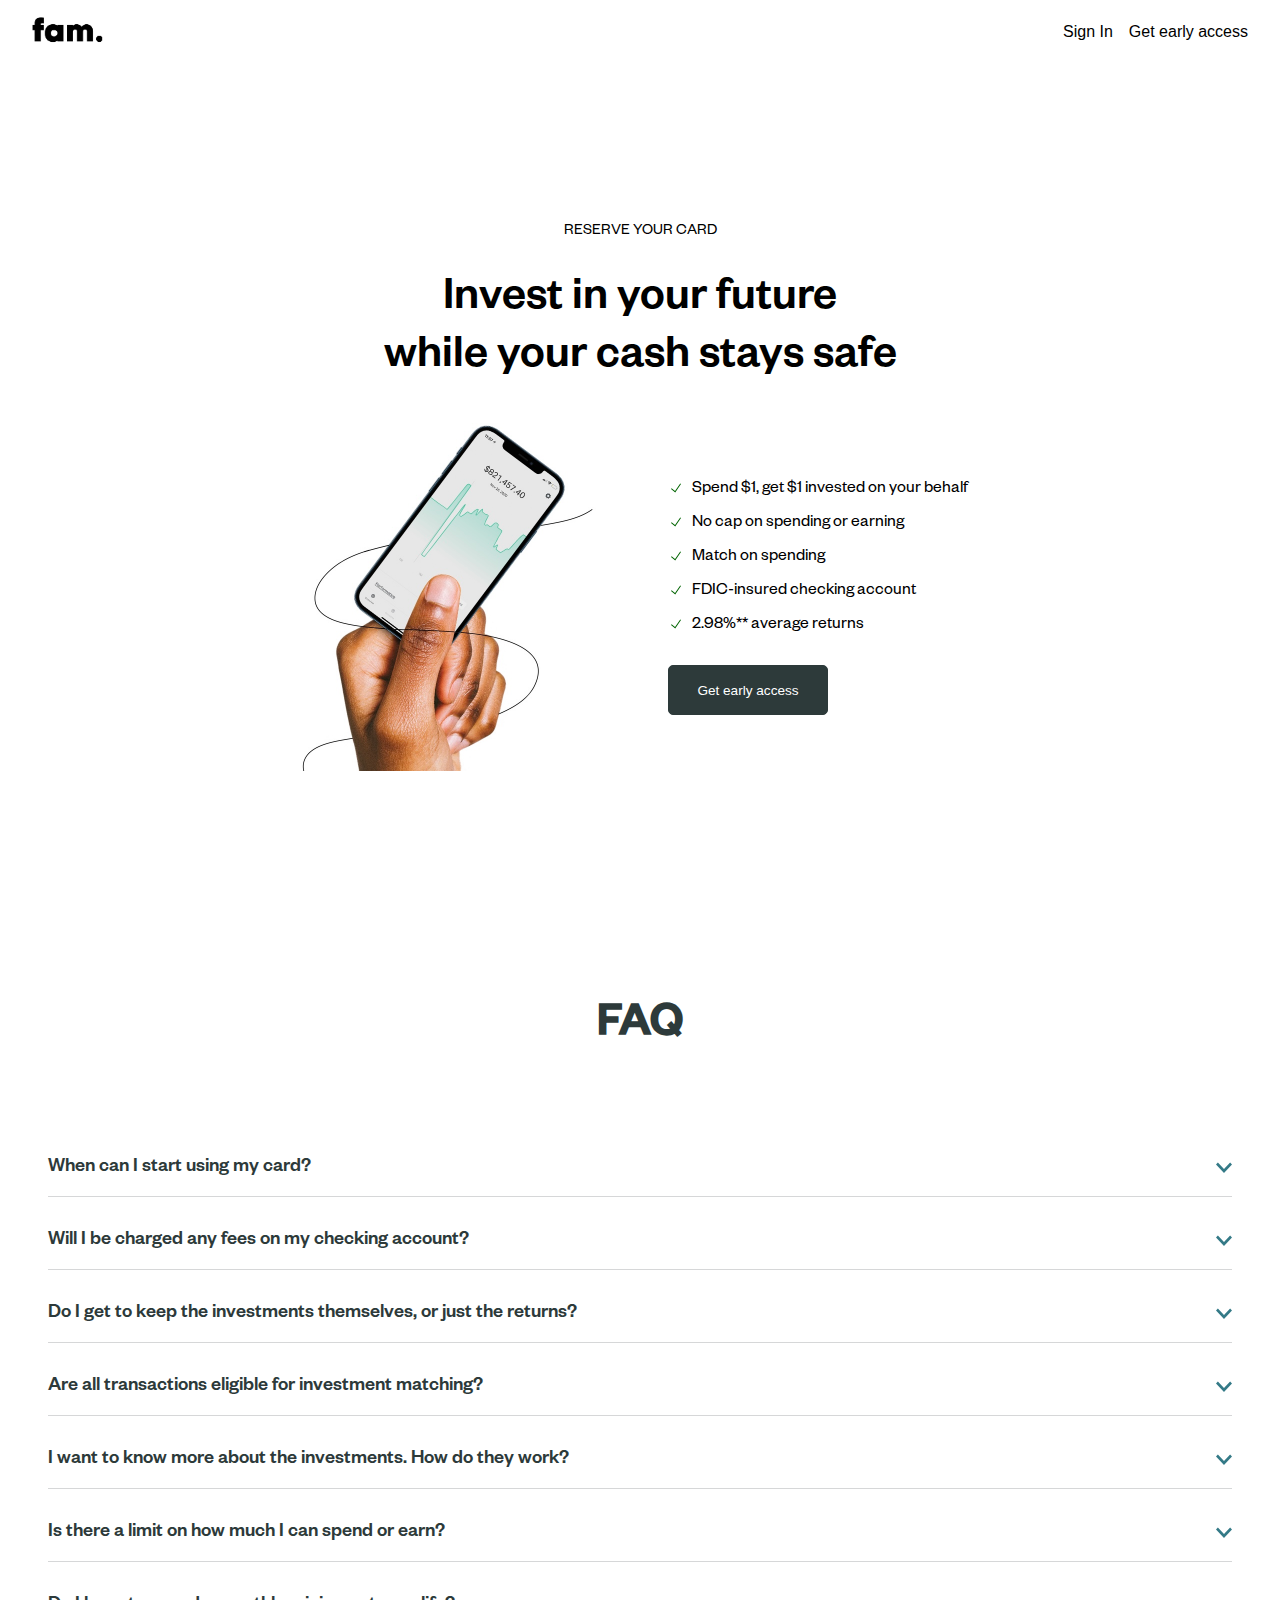
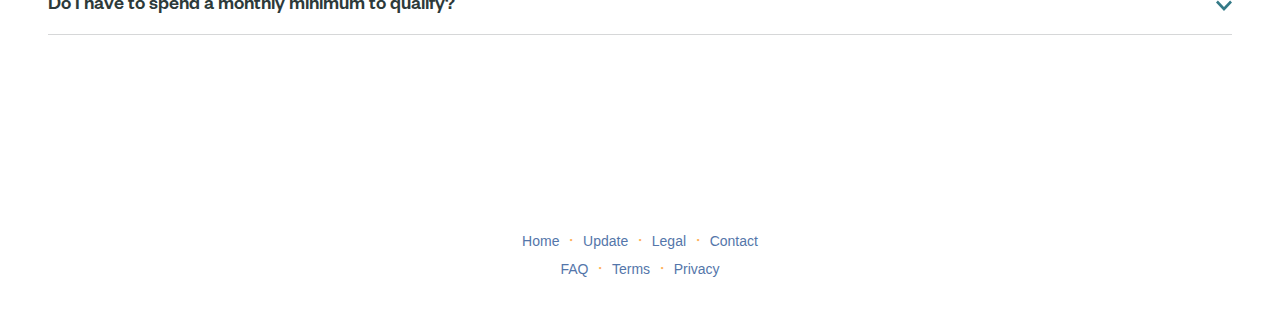
==== AltHome/AltHome.html @ e9c17dba "Updated Changes" ====
<!DOCTYPE html>
<html lang="en">

<head>
    <meta charset="UTF-8">
    <meta http-equiv="X-UA-Compatible" content="IE=edge">
    <meta name="viewport" content="width=device-width, initial-scale=1.0">
    <link rel="stylesheet" href="./AltHome.css" />
    <link rel="preconnect" href="https://fonts.gstatic.com">
    <link
        href="https://fonts.googleapis.com/css2?family=Nunito:ital,wght@0,200;0,300;0,400;0,600;0,700;0,800;0,900;1,200;1,300;1,400;1,600;1,700;1,800;1,900&display=swap"
        rel="stylesheet">
    <title>Clubhouse</title>
</head>

<body>
    <div class="homePage__Wrapper">
        <div class="navbar__Container">
            <div class="logo">
                <div class="imgContainer">
                    <img src="../assets/images/fam.png" alt="brand_logo" />
                </div>
                <!-- <span>Clubhouse</span> -->
            </div>
            <ul class="navItems__Container">
                <li class="navItem">
                    Sign In
                </li>
                <li class="navItem">
                    Get early access
                </li>
                <li id="mobileMenuBtn" class="navItem mobileMenuIcon">
                    <img src="../assets/images/menuIcon.png" alt="menu Icon" />
                </li>
            </ul>
        </div>
        <div class="screenWrapper">

        </div>
        <div class="mobileMenu">
            <ul class="menuItems">
                <li class="mobile_menuItem">
                    <div class="iconContainer">
                        <img src="../assets/images/login.png" alt="loginIcon" />
                    </div>
                    <a href="#">
                        Sign in
                    </a>
                </li>
                <li class="mobile_menuItem">
                    <a href="#">
                        Get early access
                    </a>
                </li>
            </ul>
        </div>
        <div class="heroSection__Wrapper">
            <div class="hero">
                <div class="upper">
                    <p class="secondaryHead">RESERVE YOUR CARD</p>
                    <div class="mainHead">
                        <span>Invest in your future</span>
                        <span>while your cash stays safe</span></div>
                </div>
                <div class="lower">
                    <div class="lower_leftSide">
                        <div class="imgContainer">
                            <img src="../assets/images/heroImg2.jpeg" alt="heroImg" />
                        </div>
                    </div>
                    <div class="lower_rightSide">
                        <li class="heroListItem">
                            <div class="imgContainer">
                                <img src="../assets/images/tick.svg" alt="checked" />
                            </div>
                            <p>Spend $1, get $1 invested on your behalf</p>
                        </li>
                        <li class="heroListItem">
                            <div class="imgContainer">
                                <img src="../assets/images/tick.svg" alt="checked" />
                            </div>
                            <p>No cap on spending or earning</p>
                        </li>
                        <li class="heroListItem">
                            <div class="imgContainer">
                                <img src="../assets/images/tick.svg" alt="checked" />
                            </div>
                            <p>Match on spending</p>
                        </li>
                        <li class="heroListItem">
                            <div class="imgContainer">
                                <img src="../assets/images/tick.svg" alt="checked" />
                            </div>
                            <p>FDIC-insured checking account</p>
                        </li>
                        <li class="heroListItem">
                            <div class="imgContainer">
                                <img src="../assets/images/tick.svg" alt="checked" />
                            </div>
                            <p>2.98%** average returns
                            </p>
                        </li>
                        <button class="hero_CTABtn">
                            Get early access
                        </button>
                    </div>
                </div>
            </div>
        </div>

        <!-- faq starts -->
        <div class="faqContainer">
            <div class="questionContainer">
                <h1>FAQ</h1>
            </div>
            <button class="accordion">
                <p>When can I start using my card?</p>
                <div class="iconContainer">
                    <img class="iconImg" src="../assets/images/arrowDown.svg" alt="arrowDownIcon" />
                </div>
            </button>
            <div class="panel">
                <p>The Debit Invest Card is scheduled to launch in March 2021. Reserve your card today, and we’ll let
                    you know when it’s ready.</p>
            </div>
            <button class="accordion">
                <p>Will I be charged any fees on my checking account?</p>
                <div class="iconContainer">
                    <img class="iconImg" src="../assets/images/arrowDown.svg" alt="arrowDownIcon" />
                </div>
            </button>
            <div class="panel">
                <p>Save charges $5 for a card delivery. Any investments that are made on your behalf will be charged our
                    normal management fee (0.59%) if there are returns. If your returns are less than 0.59%, there’s no
                    fee. You can see more information about our fees by reading our Terms & Conditions.</p>
            </div>
            <button class="accordion">
                <p>Do I get to keep the investments themselves, or just the returns?</p>
                <div class="iconContainer">
                    <img class="iconImg" src="../assets/images/arrowDown.svg" alt="arrowDownIcon" />
                </div>
            </button>
            <div class="panel">
                <p>While Save funds your matching investments, you get to keep all the returns (minus our fee). If there
                    are no returns, we do not take a fee. Simple as that. You can track your investments online or in
                    the Save® mobile app.</p>
            </div>
            <button class="accordion">
                <p>Are all transactions eligible for investment matching?</p>
                <div class="iconContainer">
                    <img class="iconImg" src="../assets/images/arrowDown.svg" alt="arrowDownIcon" />
                </div>
            </button>
            <div class="panel">
                <p>Save® matches your spend on all signature transactions. PIN transactions and money transfers are not
                    eligible for matching.
                </p>
            </div>
            <button class="accordion">
                <p>I want to know more about the investments. How do they work?</p>
                <div class="iconContainer">
                    <img class="iconImg" src="../assets/images/arrowDown.svg" alt="arrowDownIcon" />
                </div>
            </button>
            <div class="panel">
                <p>The investments go into a portfolio managed by our team of industry-leading experts. Learn more about
                    investments.
                </p>
            </div>
            <button class="accordion">
                <p>Is there a limit on how much I can spend or earn?</p>
                <div class="iconContainer">
                    <img class="iconImg" src="../assets/images/arrowDown.svg" alt="arrowDownIcon" />
                </div>
            </button>
            <div class="panel">
                <p>Nope! No spending nor earnings caps exist. Every qualified dollar you spend will be matched with a
                    dollar equivalent investment. All the returns are yours to keep (minus our fee) — no matter how big
                    they are.
                </p>
            </div>
            <button class="accordion">
                <p>Do I have to spend a monthly minimum to qualify?</p>
                <div class="iconContainer">
                    <img class="iconImg" src="../assets/images/arrowDown.svg" alt="arrowDownIcon" />
                </div>
            </button>
            <div class="panel">
                <p>To qualify for investment matching, the minimum monthly spend is $250. And don’t worry, you’ll only
                    miss out on investment matching for months where you don’t meet the minimum.
                </p>
            </div>
        </div>
        <!-- faq ends -->
        <div class="footer">
            <div class="footerContent__Container">
                <div class="upper">
                    <a href="./index.html">Home</a><span class="bullet">・</span>
                    <a href="./Blog/blog.html">Update</a><span class="bullet">・</span>
                    <a href="./Legal/Legal.html">Legal</a><span class="bullet">・</span>
                    <a href="./Contact/Contact.html">Contact</a>
                </div>
                <div class="lower">
                    <a href="#">FAQ</a><span class="bullet">・</span>
                    <a href="./Terms/Terms.html">Terms</a><span class="bullet">・</span>
                    <a href="./PrivacyPolicy/PrivacyPolicy.html">Privacy</a>
                </div>
            </div>
        </div>
    </div>
    </div>

    <script>
        document.getElementById("mobileMenuBtn").addEventListener("click", function () {
            document.querySelector(".mobileMenu").style.bottom = "0%";
            document.querySelector(".screenWrapper").style.display = "block";
            window.setTimeout(function () {
                document.querySelector(".screenWrapper").style.opacity = "0.6";
                document.body.style.overflow = "hidden";
            }, 100)
            document.querySelector(".screenWrapper").addEventListener("click", function () {
                document.querySelector(".mobileMenu").style.transition = "all 0.3s ease";
                document.querySelector(".screenWrapper").style.transition = "all 0.3s ease";
                document.querySelector(".mobileMenu").style.bottom = "-100px";
                document.querySelector(".screenWrapper").style.opacity = "0";
                window.setTimeout(function () {
                    document.querySelector(".screenWrapper").style.display = "none";
                    document.body.style.overflow = "auto";
                }, 100)
            });
        })
        var acc = document.getElementsByClassName("accordion");
        var i;

        for (i = 0; i < acc.length; i++) {
            acc[i].addEventListener("click", function (e) {
                this.classList.toggle("active");
                var panel = this.nextElementSibling;
                if (panel.style.maxHeight) {
                    panel.style.maxHeight = null;
                    e.currentTarget.querySelector(".iconContainer").querySelector(".iconImg").style.transform =
                        "rotate(0deg)";
                    console.log(panel)
                } else {
                    panel.style.maxHeight = panel.scrollHeight + "px";
                    e.currentTarget.querySelector(".iconContainer").querySelector(".iconImg").style.transform =
                        "rotate(180deg)";
                }
            });
        }
    </script>

</body>

</html>
---- AltHome/AltHome.css ----
* {
  margin: 0;
  padding: 0;
  outline: none;
  box-sizing: border-box;
}
@font-face {
  font-family: FoundersGroteskReguler;
  src: url("../assets/FoundersGrotesk/FoundersGroteskRegular.otf");
}
@font-face {
  font-family: FoundersGroteskBold;
  src: url("../assets/FoundersGrotesk/FoundersGroteskBold.otf");
}
@font-face {
  font-family: FoundersGroteskSemiBold;
  src: url("../assets/FoundersGrotesk/FoundersGroteskSemibold.otf");
}
@font-face {
  font-family: FoundersGroteskMedium;
  src: url("../assets/FoundersGrotesk/FoundersGroteskMedium.otf");
}
body {
  width: 100%;
  height: 100%;
  font-family: -apple-system, "Segoe UI", Helvetica, "Apple Color Emoji", Arial,
    sans-serif, "Segoe UI Emoji", "Segoe UI Symbol";
}
li {
  list-style-type: none;
}
.homePage__Wrapper {
  width: 100%;
  height: 100vh;
  background-color: #ffffff;
}
.navbar__Container {
  width: 100%;
  height: 4rem;
  display: flex;
  justify-content: space-between;
  align-items: center;
  padding-left: 2rem;
  padding-right: 2rem;
}
.navbar__Container .logo {
  width: 50%;
  height: 4rem;
  display: flex;
  align-items: center;
}
.navbar__Container .logo .imgContainer {
  width: 12rem;
  height: 6rem;
  margin-left: -4rem;
}
.navbar__Container .logo .imgContainer img {
  width: 100%;
  height: 100%;
  object-fit: contain;
}
.navbar__Container .logo span {
  color: red;
  font-size: 1.25rem;
  font-size: 20px;
  font-weight: 600;
  color: black;
}
.homePage__Wrapper .navbar__Container .navItems__Container {
  width: 50%;
  margin-left: auto;
  display: flex;
  justify-content: flex-end;
}
.navbar__Container li {
  font-size: 16px;
  font-weight: 400;
}
.navbar__Container li:nth-child(2) {
  margin-left: 1rem;
}
.heroSection__Wrapper {
  width: 100%;
  height: calc(100% - 10rem);
  display: flex;
  justify-content: center;
  align-items: center;
}
.heroSection__Wrapper .hero {
  width: 50rem;
  height: auto;
  display: flex;
  flex-direction: column;
  align-items: center;
  justify-content: space-between;
  text-align: center;
  margin-top: 8rem;
}
.heroSection__Wrapper .hero .upper {
  display: flex;
  flex-direction: column;
  align-items: center;
}
.secondaryHead {
  font-weight: 500;
  font-family: FoundersGroteskReguler;
}
.heroSection__Wrapper .hero .lower {
  display: flex;
}
.heroSection__Wrapper .hero .lower .lower_leftSide,
.heroSection__Wrapper .hero .lower .lower_rightSide {
  width: 50%;
  display: flex;
  flex-direction: column;
  justify-content: center;
}
.heroSection__Wrapper .hero .lower .lower_leftSide {
  justify-content: center;
  align-items: center;
}
.lower_leftSide .imgContainer {
  width: 100%;
  height: 100%;
}
.heroSection__Wrapper .hero .lower .lower_leftSide .imgContainer img {
  width: 100%;
  height: 100%;
  object-fit: contain;
}
.heroSection__Wrapper .hero .lower .lower_rightSide .heroListItem {
  width: 20.5rem;
  display: flex;
  margin-left: 1.75rem;
}
.heroSection__Wrapper
  .hero
  .lower
  .lower_rightSide
  .heroListItem
  .imgContainer {
  width: 1rem;
  height: 0.65rem;
  margin-right: 0.5rem;
  margin-top: 0.25rem;
  display: flex;
  justify-content: center;
  align-items: center;
}
.heroSection__Wrapper .hero .upper .mainHead {
  width: auto;
  margin-top: 2rem;
  margin-bottom: 2rem;
  display: flex;
  flex-direction: column;
}
.heroSection__Wrapper .hero .upper .mainHead span {
  font-size: 3rem;
  text-align: center;
  font-family: FoundersGroteskMedium;
  line-height: 1.2;
  width: 100%;
}
.heroSection__Wrapper
  .hero
  .lower
  .lower_rightSide
  .heroListItem
  .imgContainer
  img {
  width: 100%;
  height: 100%;
  object-fit: contain;
}
.heroSection__Wrapper .hero .lower .lower_rightSide .heroListItem p {
  text-align: left;
  /* font-weight: 600; */
  margin-bottom: 0.75rem;
  font-family: FoundersGroteskReguler;
  font-size: 1.1rem;
}
.hero_CTABtn {
  min-width: 6.25rem;
  width: 10rem;
  height: 3.125rem;
  align-self: flex-start;
  margin-left: 1.75rem;
  font-size: 0.85rem;
  margin-top: 1rem;
  background-color: #2d3a3a;
  border-radius: 5px;
  color: white;
  cursor: pointer;
  transition: all 0.3s ease;
  font-weight: 500;
  border: 1px solid #2d3a3a;
}
.hero_CTABtn:hover {
  background-color: transparent;
  border: 1px solid #2d3a3a;
  color: #2d3a3a;
}

.faqContainer {
  width: 100%;
  padding-left: 3rem;
  padding-right: 3rem;
  padding-bottom: 4rem;
  background-color: #ffffff;
  margin-top: 8rem;
}

.questionContainer {
  display: flex;
  align-items: center;
  justify-content: center;
  width: 100%;
  height: 12rem;
  text-align: center;
  font-family: FoundersGroteskMedium;
}
.questionContainer h1 {
  font-size: 3rem;
  font-family: FoundersGroteskMedium;
  color: #2d3a3a;
}

.accordion {
  color: #2d3a3a;
  cursor: pointer;
  width: 100%;
  text-align: left;
  border: none;
  outline: none;
  transition: 0.4s;
  display: flex;
  justify-content: space-between;
  background-color: white;
  padding-top: 2rem;
  padding-bottom: 1rem;
}
.accordion p {
  font-size: 20px;
  font-family: FoundersGroteskMedium;
  color: #2d3a3a;
}
.accordion .iconContainer {
  width: 1rem;
  height: 1rem;
  margin-left: 1rem;
  display: flex;
  justify-content: center;
  align-items: center;
}
.accordion .iconContainer img,
.accordion .iconContainer svg {
  width: 100%;
  height: 100%;
  object-fit: contain;
  transition: all 0.2s ease;
  transform-origin: center center !important;
  margin-bottom: -0.5rem;
}
.panel {
  max-height: 0;
  overflow: hidden;
  transition: max-height 0.2s ease-in-out;
  font-family: FoundersGroteskReguler;
  font-size: 18px;
  border-bottom: 1px solid rgb(163, 166, 168, 0.45);
  color: #2d3a3a;
}
.panel p {
  color: #2d3a3a;
  padding-left: 0.75rem;
  color: #697371;
  line-height: 1.5;
}
.footer {
  width: 100%;
  height: 6rem;
  display: flex;
  justify-content: center;
  margin-top: 8rem;
}
.footer .footerContent__Container {
  width: 22rem;
  height: 100%;
  display: flex;
  flex-direction: column;
}
.footer .footerContent__Container .upper,
.footer .footerContent__Container .lower {
  display: flex;
  justify-content: center;
  align-items: center;
}
.footer .footerContent__Container .upper a,
.footer .footerContent__Container .lower a {
  text-decoration: none;
  color: #5476aa;
  font-size: 14px;
  line-height: 28px;
  padding-left: 0.3rem;
  padding-right: 0.3rem;
}
.footer .footerContent__Container .upper .bullet,
.footer .footerContent__Container .lower .bullet {
  color: #ffaf52;
  text-align: center;
  font-size: 14px;
}
.mobileMenuIcon {
  display: none;
}
.mobileMenu {
  display: none;
}
.screenWrapper {
  width: 100%;
  height: 100%;
  display: none;
}

@media only screen and (max-width: 600px) {
  .heroSection__Wrapper {
    width: 100%;
    height: auto;
  }
  .heroSection__Wrapper .hero {
    width: 100%;
    margin-top: 3rem;
  }
  .navbar__Container {
    padding-left: 0.5rem;
    padding-right: 0.5rem;
  }
  .heroSection__Wrapper .hero .upper,
  .heroSection__Wrapper .hero .lower {
    width: 100%;
    flex-direction: column;
    align-items: center;
  }
  .heroSection__Wrapper .hero .lower {
    flex-direction: column-reverse;
  }
  .heroSection__Wrapper .hero .lower .lower_leftSide {
    align-items: center !important;
    justify-content: center !important;
    width: 80%;
    padding-top: 3rem;
  }
  .heroSection__Wrapper .hero .lower .lower_rightSide {
    width: 100%;
  }
  .heroSection__Wrapper .hero .lower .lower_rightSide .hero_CTABtn {
    align-self: center;
    margin-top: 1.5rem;
  }
  .heroSection__Wrapper .hero .upper .mainHead {
    width: 100%;
    padding: 0px 1rem;
  }
  .heroSection__Wrapper .hero .upper .mainHead span {
    width: 100%;
    font-size: 1.75rem;
  }
  .heroSection__Wrapper .hero .lower .lower_rightSide .heroListItem {
    margin-left: 0.5rem;
  }
  .heroSection__Wrapper .hero .lower .lower_rightSide .hero_CTABtn {
    margin-top: 1.5rem;
    margin-left: 0;
  }
  .faqContainer {
    margin-top: 0rem;
    padding-left: 1rem;
    padding-right: 1rem;
  }
  .faqContainer .questionContainer h1 {
    font-size: 1.75rem;
    margin-bottom: -3rem;
  }
  .faqContainer .accordion {
    padding-bottom: 0.75rem;
    padding-top: 0.75rem;
  }
  .faqContainer .accordion p {
    font-size: 1rem;
    width: 85%;
  }
  .faqContainer .panel p {
    font-size: 0.9rem;
    padding-bottom: 0.25rem;
  }
  .footer {
    margin-top: 2rem;
  }
}

@media only screen and (max-device-width: 480px) {
  .navItem {
    display: none;
  }

  .mobileMenuIcon {
    width: 3rem;
    height: 1.5rem;
    display: block;
  }
  .mobileMenuIcon img {
    width: 100%;
    height: 100%;
    object-fit: contain;
  }
  .mobileMenu {
    display: block;
    width: 100%;
    height: auto;
    background-color: white;
    position: fixed;
    bottom: -100px;
    left: 0;
    transition: all 0.3s ease;
  }
  .mobileMenu .menuItems {
    height: 100%;
    width: 100%;
  }
  .mobileMenu .menuItems .mobile_menuItem {
    height: 2.75rem;
    border-bottom: 1px solid #e4e3e2;
    display: flex;
    align-items: center;
    padding-left: 0.75rem;
  }
  .mobileMenu .menuItems .mobile_menuItem .iconContainer {
    width: 1.5rem;
    height: 1.5rem;
  }
  .mobileMenu .menuItems .mobile_menuItem .iconContainer img {
    width: 100%;
    height: 100%;
    object-fit: contain;
  }
  .mobileMenu .menuItems .mobile_menuItem a {
    text-decoration: none;
    color: #37352f;
    padding-left: 0.25rem;
  }
  .screenWrapper {
    display: none;
    background-color: black;
    position: fixed;
    opacity: 0.6;
    top: 0;
    left: 0;
    transition: all 0.3s ease;
  }
}
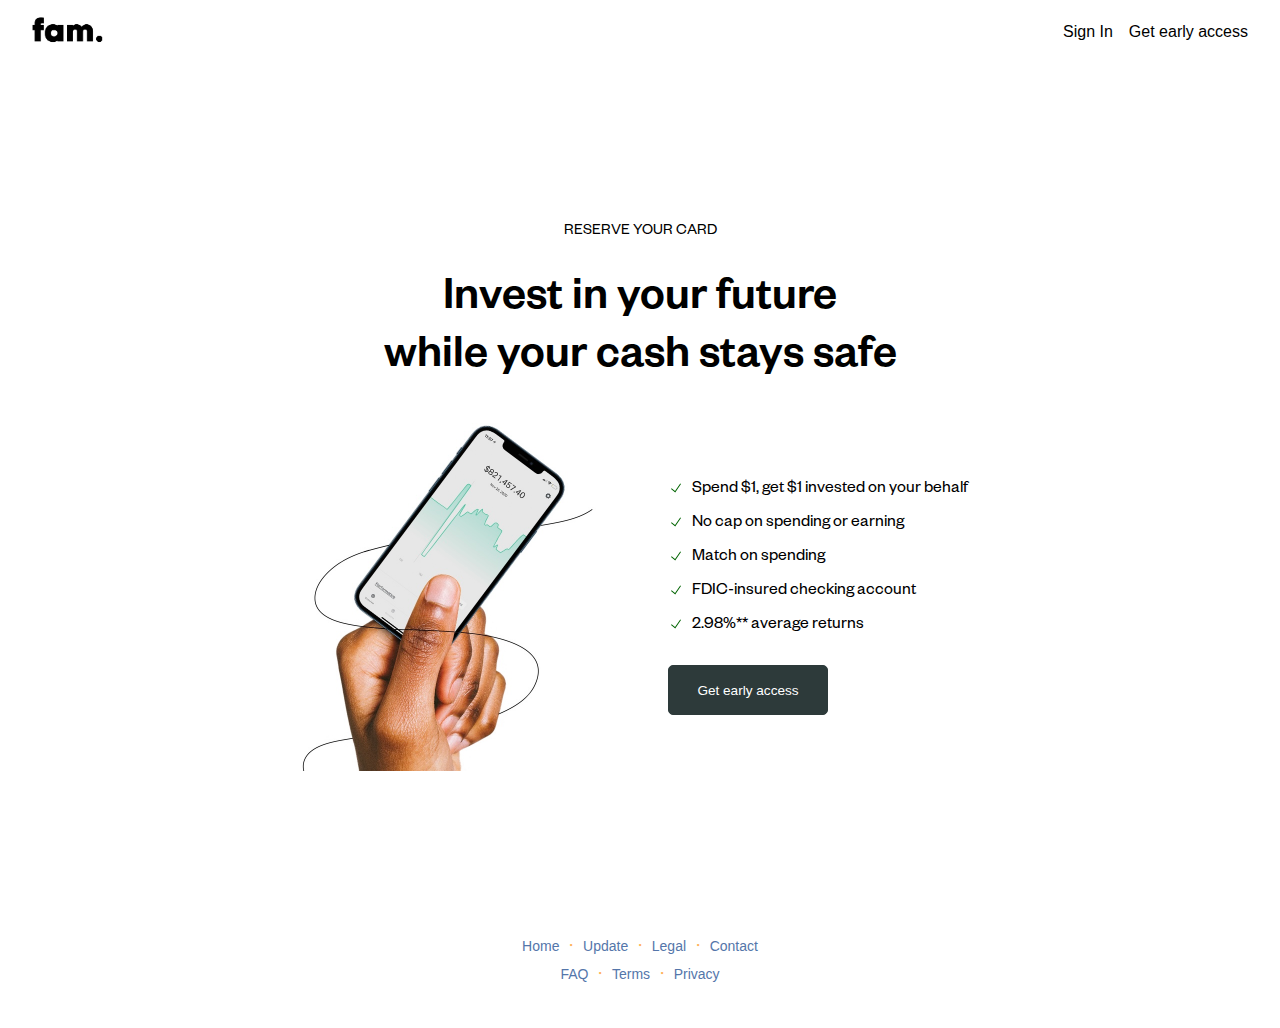
==== commit 6edaf4f8: "Removed Accordian" ====
--- a/AltHome/AltHome.html
+++ b/AltHome/AltHome.html
@@ -108,90 +108,7 @@
             </div>
         </div>
 
-        <!-- faq starts -->
-        <div class="faqContainer">
-            <div class="questionContainer">
-                <h1>FAQ</h1>
-            </div>
-            <button class="accordion">
-                <p>When can I start using my card?</p>
-                <div class="iconContainer">
-                    <img class="iconImg" src="../assets/images/arrowDown.svg" alt="arrowDownIcon" />
-                </div>
-            </button>
-            <div class="panel">
-                <p>The Debit Invest Card is scheduled to launch in March 2021. Reserve your card today, and we’ll let
-                    you know when it’s ready.</p>
-            </div>
-            <button class="accordion">
-                <p>Will I be charged any fees on my checking account?</p>
-                <div class="iconContainer">
-                    <img class="iconImg" src="../assets/images/arrowDown.svg" alt="arrowDownIcon" />
-                </div>
-            </button>
-            <div class="panel">
-                <p>Save charges $5 for a card delivery. Any investments that are made on your behalf will be charged our
-                    normal management fee (0.59%) if there are returns. If your returns are less than 0.59%, there’s no
-                    fee. You can see more information about our fees by reading our Terms & Conditions.</p>
-            </div>
-            <button class="accordion">
-                <p>Do I get to keep the investments themselves, or just the returns?</p>
-                <div class="iconContainer">
-                    <img class="iconImg" src="../assets/images/arrowDown.svg" alt="arrowDownIcon" />
-                </div>
-            </button>
-            <div class="panel">
-                <p>While Save funds your matching investments, you get to keep all the returns (minus our fee). If there
-                    are no returns, we do not take a fee. Simple as that. You can track your investments online or in
-                    the Save® mobile app.</p>
-            </div>
-            <button class="accordion">
-                <p>Are all transactions eligible for investment matching?</p>
-                <div class="iconContainer">
-                    <img class="iconImg" src="../assets/images/arrowDown.svg" alt="arrowDownIcon" />
-                </div>
-            </button>
-            <div class="panel">
-                <p>Save® matches your spend on all signature transactions. PIN transactions and money transfers are not
-                    eligible for matching.
-                </p>
-            </div>
-            <button class="accordion">
-                <p>I want to know more about the investments. How do they work?</p>
-                <div class="iconContainer">
-                    <img class="iconImg" src="../assets/images/arrowDown.svg" alt="arrowDownIcon" />
-                </div>
-            </button>
-            <div class="panel">
-                <p>The investments go into a portfolio managed by our team of industry-leading experts. Learn more about
-                    investments.
-                </p>
-            </div>
-            <button class="accordion">
-                <p>Is there a limit on how much I can spend or earn?</p>
-                <div class="iconContainer">
-                    <img class="iconImg" src="../assets/images/arrowDown.svg" alt="arrowDownIcon" />
-                </div>
-            </button>
-            <div class="panel">
-                <p>Nope! No spending nor earnings caps exist. Every qualified dollar you spend will be matched with a
-                    dollar equivalent investment. All the returns are yours to keep (minus our fee) — no matter how big
-                    they are.
-                </p>
-            </div>
-            <button class="accordion">
-                <p>Do I have to spend a monthly minimum to qualify?</p>
-                <div class="iconContainer">
-                    <img class="iconImg" src="../assets/images/arrowDown.svg" alt="arrowDownIcon" />
-                </div>
-            </button>
-            <div class="panel">
-                <p>To qualify for investment matching, the minimum monthly spend is $250. And don’t worry, you’ll only
-                    miss out on investment matching for months where you don’t meet the minimum.
-                </p>
-            </div>
-        </div>
-        <!-- faq ends -->
+        
         <div class="footer">
             <div class="footerContent__Container">
                 <div class="upper">
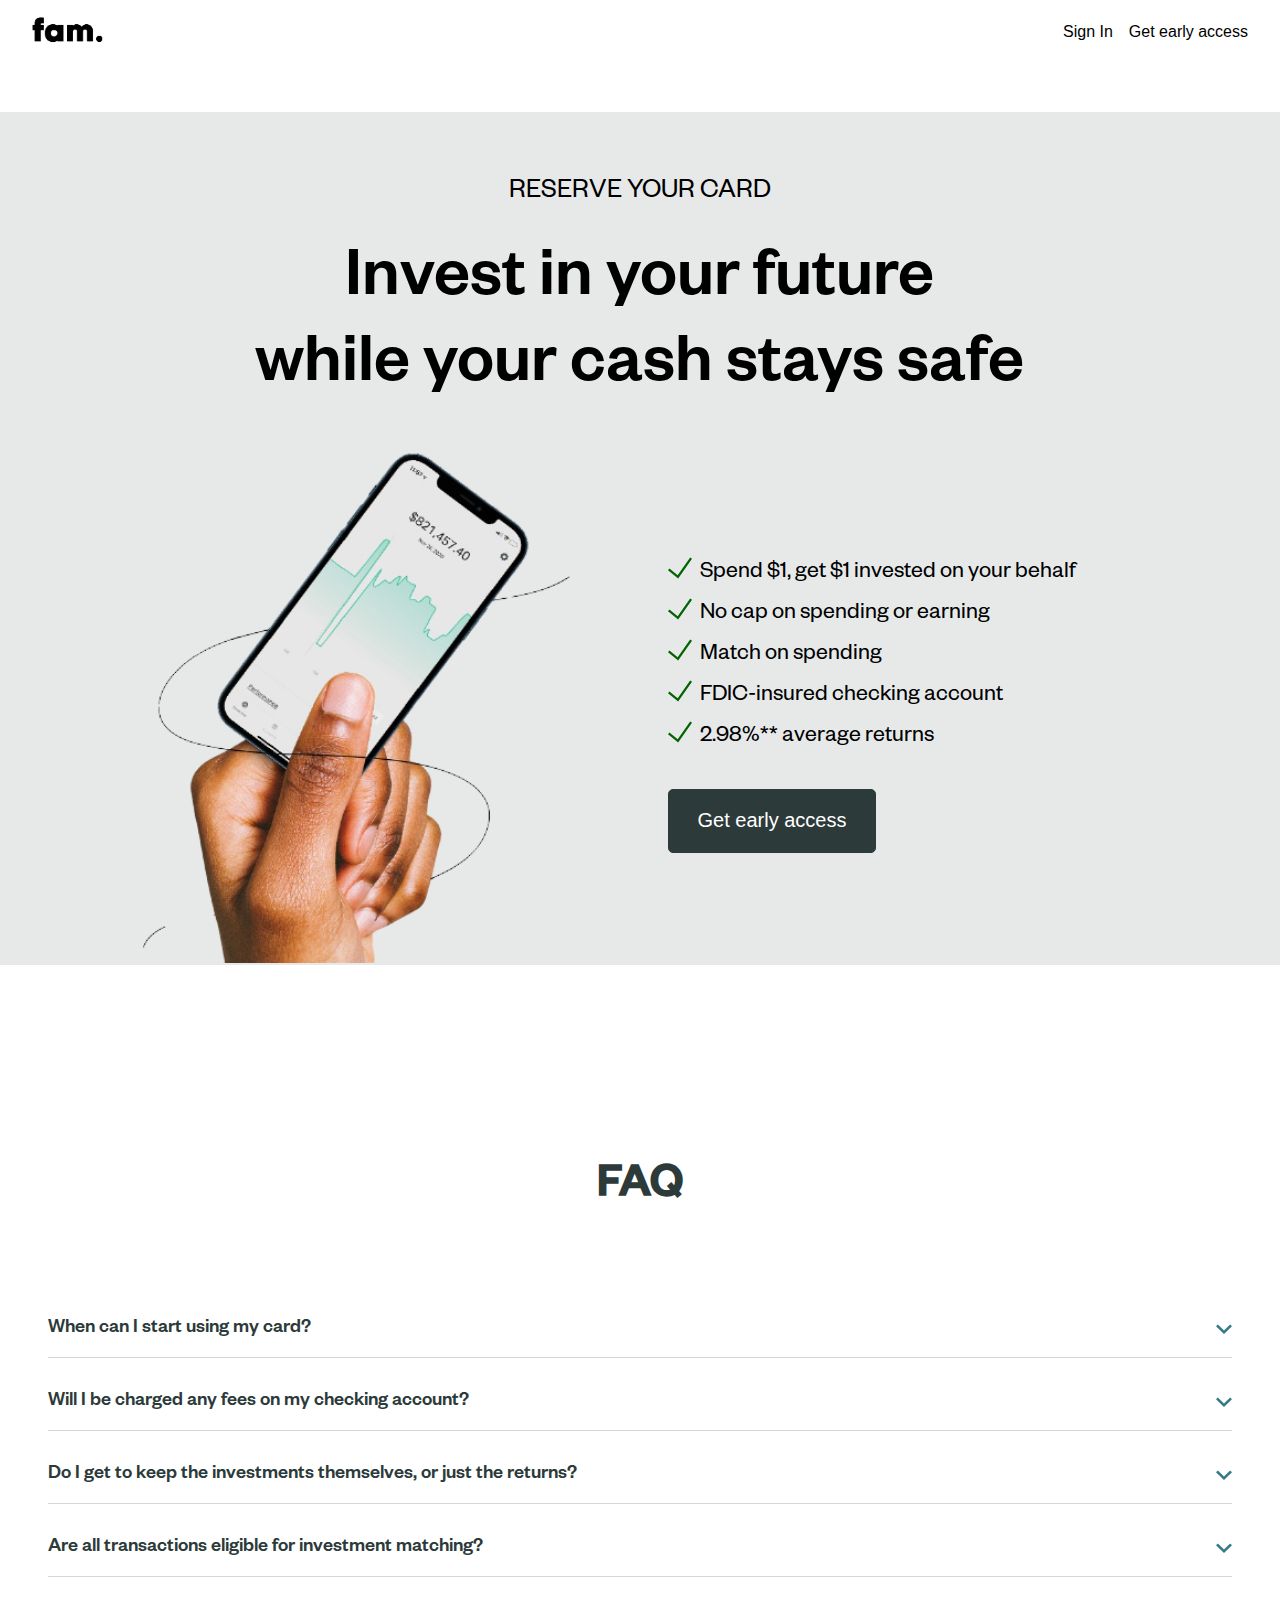
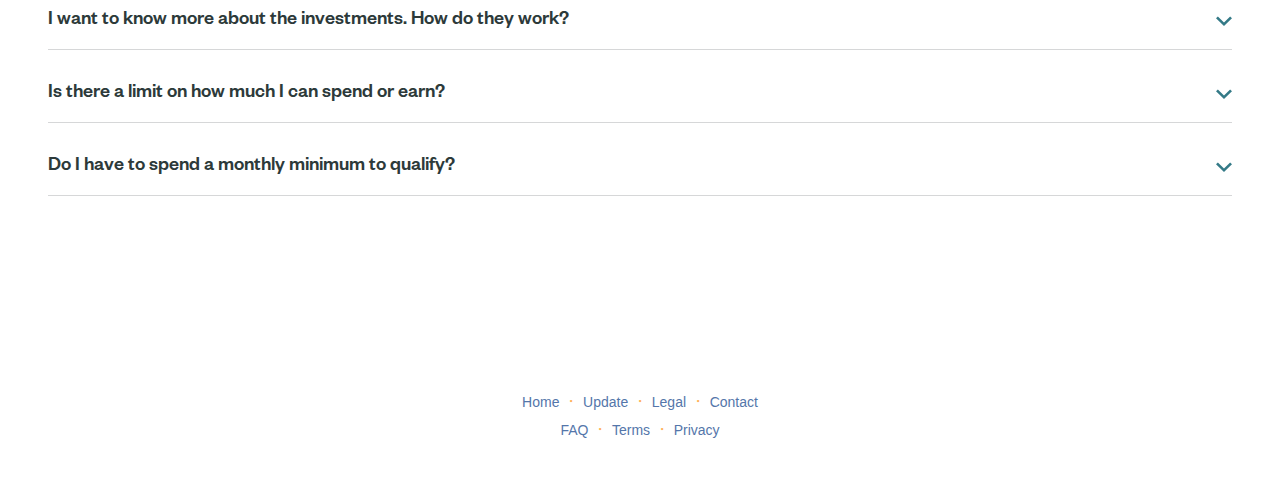
==== commit dfc508cd: "Update Changes for Deployment" ====
--- a/AltHome/AltHome.html
+++ b/AltHome/AltHome.html
@@ -65,7 +65,7 @@
                 <div class="lower">
                     <div class="lower_leftSide">
                         <div class="imgContainer">
-                            <img src="../assets/images/heroImg2.jpeg" alt="heroImg" />
+                            <img src="../assets/images/heroImg2BgRemoved.png" alt="heroImg" />
                         </div>
                     </div>
                     <div class="lower_rightSide">
@@ -108,7 +108,90 @@
             </div>
         </div>
 
-        
+        <!-- faq starts -->
+        <div class="faqContainer">
+            <div class="questionContainer">
+                <h1>FAQ</h1>
+            </div>
+            <button class="accordion">
+                <p>When can I start using my card?</p>
+                <div class="iconContainer">
+                    <img class="iconImg" src="../assets/images/arrowDown.svg" alt="arrowDownIcon" />
+                </div>
+            </button>
+            <div class="panel">
+                <p>The Debit Invest Card is scheduled to launch in March 2021. Reserve your card today, and we’ll let
+                    you know when it’s ready.</p>
+            </div>
+            <button class="accordion">
+                <p>Will I be charged any fees on my checking account?</p>
+                <div class="iconContainer">
+                    <img class="iconImg" src="../assets/images/arrowDown.svg" alt="arrowDownIcon" />
+                </div>
+            </button>
+            <div class="panel">
+                <p>Save charges $5 for a card delivery. Any investments that are made on your behalf will be charged our
+                    normal management fee (0.59%) if there are returns. If your returns are less than 0.59%, there’s no
+                    fee. You can see more information about our fees by reading our Terms & Conditions.</p>
+            </div>
+            <button class="accordion">
+                <p>Do I get to keep the investments themselves, or just the returns?</p>
+                <div class="iconContainer">
+                    <img class="iconImg" src="../assets/images/arrowDown.svg" alt="arrowDownIcon" />
+                </div>
+            </button>
+            <div class="panel">
+                <p>While Save funds your matching investments, you get to keep all the returns (minus our fee). If there
+                    are no returns, we do not take a fee. Simple as that. You can track your investments online or in
+                    the Save® mobile app.</p>
+            </div>
+            <button class="accordion">
+                <p>Are all transactions eligible for investment matching?</p>
+                <div class="iconContainer">
+                    <img class="iconImg" src="../assets/images/arrowDown.svg" alt="arrowDownIcon" />
+                </div>
+            </button>
+            <div class="panel">
+                <p>Save® matches your spend on all signature transactions. PIN transactions and money transfers are not
+                    eligible for matching.
+                </p>
+            </div>
+            <button class="accordion">
+                <p>I want to know more about the investments. How do they work?</p>
+                <div class="iconContainer">
+                    <img class="iconImg" src="../assets/images/arrowDown.svg" alt="arrowDownIcon" />
+                </div>
+            </button>
+            <div class="panel">
+                <p>The investments go into a portfolio managed by our team of industry-leading experts. Learn more about
+                    investments.
+                </p>
+            </div>
+            <button class="accordion">
+                <p>Is there a limit on how much I can spend or earn?</p>
+                <div class="iconContainer">
+                    <img class="iconImg" src="../assets/images/arrowDown.svg" alt="arrowDownIcon" />
+                </div>
+            </button>
+            <div class="panel">
+                <p>Nope! No spending nor earnings caps exist. Every qualified dollar you spend will be matched with a
+                    dollar equivalent investment. All the returns are yours to keep (minus our fee) — no matter how big
+                    they are.
+                </p>
+            </div>
+            <button class="accordion">
+                <p>Do I have to spend a monthly minimum to qualify?</p>
+                <div class="iconContainer">
+                    <img class="iconImg" src="../assets/images/arrowDown.svg" alt="arrowDownIcon" />
+                </div>
+            </button>
+            <div class="panel">
+                <p>To qualify for investment matching, the minimum monthly spend is $250. And don’t worry, you’ll only
+                    miss out on investment matching for months where you don’t meet the minimum.
+                </p>
+            </div>
+        </div>
+        <!-- faq ends -->
         <div class="footer">
             <div class="footerContent__Container">
                 <div class="upper">
--- a/AltHome/AltHome.css
+++ b/AltHome/AltHome.css
@@ -81,20 +81,24 @@
 }
 .heroSection__Wrapper {
   width: 100%;
-  height: calc(100% - 10rem);
-  display: flex;
-  justify-content: center;
-  align-items: center;
+  height: auto;
+  display: flex;
+  justify-content: center;
+  align-items: center;
+  background-color: #e7e9e9;
+  margin-top: 3rem;
+  padding: 0px 3rem;
+  padding-top: 4rem;
 }
 .heroSection__Wrapper .hero {
-  width: 50rem;
+  width: 100%;
   height: auto;
   display: flex;
   flex-direction: column;
   align-items: center;
   justify-content: space-between;
   text-align: center;
-  margin-top: 8rem;
+  /* padding: 0px 2rem; */
 }
 .heroSection__Wrapper .hero .upper {
   display: flex;
@@ -107,6 +111,7 @@
 }
 .heroSection__Wrapper .hero .lower {
   display: flex;
+  /* width: 100%; */
 }
 .heroSection__Wrapper .hero .lower .lower_leftSide,
 .heroSection__Wrapper .hero .lower .lower_rightSide {
@@ -129,7 +134,7 @@
   object-fit: contain;
 }
 .heroSection__Wrapper .hero .lower .lower_rightSide .heroListItem {
-  width: 20.5rem;
+  width: 80%rem;
   display: flex;
   margin-left: 1.75rem;
 }
@@ -321,88 +326,10 @@
   height: 100%;
   display: none;
 }
-
-@media only screen and (max-width: 600px) {
-  .heroSection__Wrapper {
-    width: 100%;
-    height: auto;
-  }
-  .heroSection__Wrapper .hero {
-    width: 100%;
-    margin-top: 3rem;
-  }
-  .navbar__Container {
-    padding-left: 0.5rem;
-    padding-right: 0.5rem;
-  }
-  .heroSection__Wrapper .hero .upper,
-  .heroSection__Wrapper .hero .lower {
-    width: 100%;
-    flex-direction: column;
-    align-items: center;
-  }
-  .heroSection__Wrapper .hero .lower {
-    flex-direction: column-reverse;
-  }
-  .heroSection__Wrapper .hero .lower .lower_leftSide {
-    align-items: center !important;
-    justify-content: center !important;
-    width: 80%;
-    padding-top: 3rem;
-  }
-  .heroSection__Wrapper .hero .lower .lower_rightSide {
-    width: 100%;
-  }
-  .heroSection__Wrapper .hero .lower .lower_rightSide .hero_CTABtn {
-    align-self: center;
-    margin-top: 1.5rem;
-  }
-  .heroSection__Wrapper .hero .upper .mainHead {
-    width: 100%;
-    padding: 0px 1rem;
-  }
-  .heroSection__Wrapper .hero .upper .mainHead span {
-    width: 100%;
-    font-size: 1.75rem;
-  }
-  .heroSection__Wrapper .hero .lower .lower_rightSide .heroListItem {
-    margin-left: 0.5rem;
-  }
-  .heroSection__Wrapper .hero .lower .lower_rightSide .hero_CTABtn {
-    margin-top: 1.5rem;
-    margin-left: 0;
-  }
-  .faqContainer {
-    margin-top: 0rem;
-    padding-left: 1rem;
-    padding-right: 1rem;
-  }
-  .faqContainer .questionContainer h1 {
-    font-size: 1.75rem;
-    margin-bottom: -3rem;
-  }
-  .faqContainer .accordion {
-    padding-bottom: 0.75rem;
-    padding-top: 0.75rem;
-  }
-  .faqContainer .accordion p {
-    font-size: 1rem;
-    width: 85%;
-  }
-  .faqContainer .panel p {
-    font-size: 0.9rem;
-    padding-bottom: 0.25rem;
-  }
-  .footer {
-    margin-top: 2rem;
-  }
-}
-
 @media only screen and (max-device-width: 480px) {
   .navItem {
     display: none;
   }
-
   .mobileMenuIcon {
     width: 3rem;
     height: 1.5rem;
@@ -458,3 +385,183 @@
     transition: all 0.3s ease;
   }
 }
+@media only screen and (max-width: 600px) {
+  .heroSection__Wrapper {
+    width: 100%;
+    height: auto;
+  }
+  .heroSection__Wrapper .hero {
+    width: 100%;
+    margin-top: 3rem;
+  }
+  .navbar__Container {
+    padding-left: 0.5rem;
+    padding-right: 0.5rem;
+  }
+  .heroSection__Wrapper {
+    padding-left: 0.5rem;
+    padding-right: 0.5rem;
+  }
+  .heroSection__Wrapper .hero {
+  }
+  .heroSection__Wrapper .hero .upper,
+  .heroSection__Wrapper .hero .lower {
+    width: 100%;
+    flex-direction: column;
+    align-items: center;
+  }
+  .heroSection__Wrapper .hero .lower {
+    flex-direction: column-reverse;
+  }
+  .heroSection__Wrapper .hero .lower .lower_leftSide {
+    align-items: center !important;
+    justify-content: center !important;
+    width: 80%;
+    padding-top: 3rem;
+  }
+  .heroSection__Wrapper .hero .lower .lower_rightSide {
+    width: 100%;
+  }
+  .heroSection__Wrapper .hero .lower .lower_rightSide .hero_CTABtn {
+    align-self: center;
+    margin-top: 1.5rem;
+  }
+  .heroSection__Wrapper .hero .upper .mainHead {
+    width: 100%;
+    padding: 0px 1rem;
+  }
+  .heroSection__Wrapper .hero .upper .mainHead span {
+    width: 100%;
+    font-size: 1.75rem;
+  }
+  .heroSection__Wrapper .hero .lower .lower_rightSide .heroListItem {
+    margin-left: 0.5rem;
+  }
+  .heroSection__Wrapper .hero .lower .lower_rightSide .hero_CTABtn {
+    margin-top: 1.5rem;
+    margin-left: 0;
+  }
+  .faqContainer {
+    margin-top: 0rem;
+    padding-left: 1rem;
+    padding-right: 1rem;
+  }
+  .faqContainer .questionContainer h1 {
+    font-size: 1.75rem;
+    margin-bottom: -3rem;
+  }
+  .faqContainer .accordion {
+    padding-bottom: 0.75rem;
+    padding-top: 0.75rem;
+  }
+  .faqContainer .accordion p {
+    font-size: 1rem;
+    width: 85%;
+  }
+  .faqContainer .panel p {
+    font-size: 0.9rem;
+    padding-bottom: 0.25rem;
+  }
+  .footer {
+    margin-top: 2rem;
+  }
+}
+
+@media only screen and (min-width: 1200px) {
+  .heroSection__Wrapper .hero .lower {
+    width: 100%;
+    display: flex;
+  }
+  .heroSection__Wrapper .hero .upper {
+    width: 70%;
+  }
+  .heroSection__Wrapper .hero .upper .mainHead {
+    width: 100%;
+  }
+  .heroSection__Wrapper .hero .upper span {
+    width: 100%;
+    font-size: 4.5rem !important;
+  }
+  .secondaryHead {
+    font-size: 1.75rem;
+  }
+  .heroSection__Wrapper .hero .lower .lower_rightSide .heroListItem {
+    width: 85%;
+  }
+  .heroSection__Wrapper
+    .hero
+    .lower
+    .lower_rightSide
+    .heroListItem
+    .imgContainer {
+    width: 1.5rem;
+    height: 1.5rem;
+  }
+  .heroSection__Wrapper
+    .hero
+    .lower
+    .lower_rightSide
+    .heroListItem
+    .imgContainer
+    img {
+    margin-top: -1rem;
+  }
+  .heroSection__Wrapper .hero .lower .lower_rightSide .heroListItem p {
+    font-size: 1.5rem;
+  }
+  .hero_CTABtn {
+    width: 13rem;
+    height: 4rem;
+    font-size: 1.25rem;
+    margin-top: 1.5rem;
+  }
+}
+@media only screen and (min-width: 1700px) {
+  .heroSection__Wrapper .hero .lower {
+    width: 100%;
+    display: flex;
+  }
+  .heroSection__Wrapper .hero .upper {
+    width: 85% !important;
+  }
+  .heroSection__Wrapper .hero .upper .mainHead {
+    width: 100%;
+  }
+  .heroSection__Wrapper .hero .upper span {
+    width: 100%;
+    font-size: 6rem !important;
+  }
+  .secondaryHead {
+    font-size: 2rem !important;
+  }
+  .heroSection__Wrapper .hero .lower .lower_rightSide .heroListItem {
+    width: 85%;
+  }
+  .heroSection__Wrapper
+    .hero
+    .lower
+    .lower_rightSide
+    .heroListItem
+    .imgContainer {
+    width: 1.75rem;
+    height: 1.75rem;
+  }
+  .heroSection__Wrapper
+    .hero
+    .lower
+    .lower_rightSide
+    .heroListItem
+    .imgContainer
+    img {
+    margin: 0rem !important;
+  }
+  .heroSection__Wrapper .hero .lower .lower_rightSide .heroListItem p {
+    font-size: 2.25rem !important;
+  }
+  .hero_CTABtn {
+    width: 18rem !important;
+    height: 5.5rem !important;
+    font-size: 1.9rem !important;
+    margin-top: 2rem !important;
+  }
+}
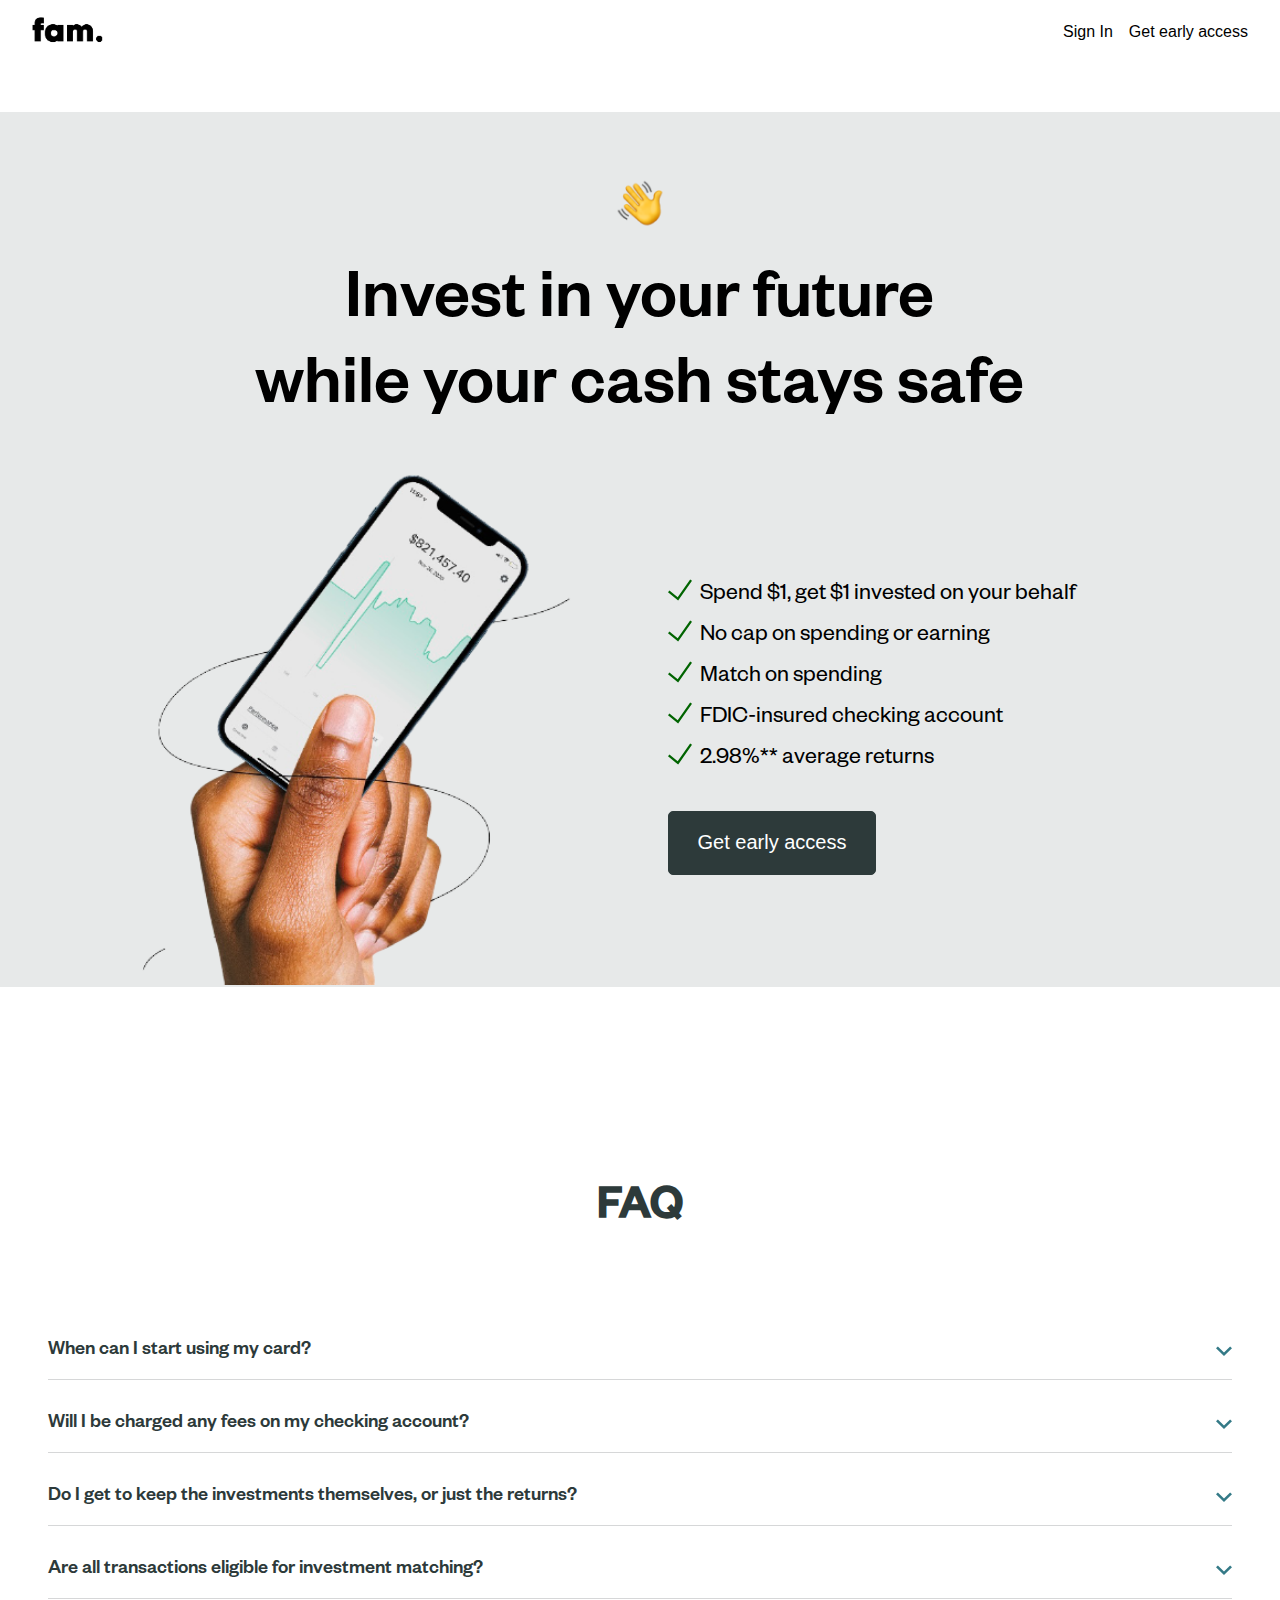
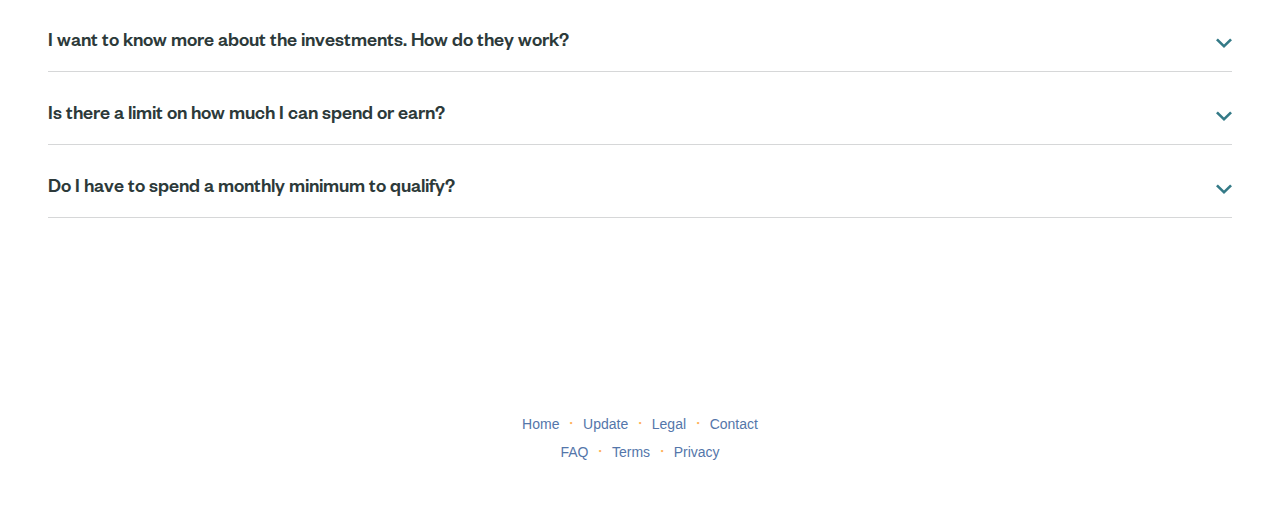
==== commit 4233b9ac: "Updated Changes" ====
--- a/AltHome/AltHome.html
+++ b/AltHome/AltHome.html
@@ -57,7 +57,10 @@
         <div class="heroSection__Wrapper">
             <div class="hero">
                 <div class="upper">
-                    <p class="secondaryHead">RESERVE YOUR CARD</p>
+                    <!-- <p class="secondaryHead">RESERVE YOUR CARD</p> -->
+                    <div class="mainWavingHand">
+                        <img src="../assets/images/logoWave.png" alt="wave_emoji" />
+                    </div>
                     <div class="mainHead">
                         <span>Invest in your future</span>
                         <span>while your cash stays safe</span></div>
--- a/AltHome/AltHome.css
+++ b/AltHome/AltHome.css
@@ -112,6 +112,60 @@
 .heroSection__Wrapper .hero .lower {
   display: flex;
   /* width: 100%; */
+}
+.mainWavingHand {
+  width: 2.5rem;
+  height: 2.5rem;
+  object-fit: contain;
+}
+.mainWavingHand img {
+  width: 100%;
+  height: 100%;
+  object-fit: contain;
+  animation-name: wave-animation;
+  animation-duration: 3s;
+  animation-iteration-count: 1;
+  transform-origin: 70% 70%;
+  display: inline-block;
+  transition: all 0.2s ease;
+}
+@keyframes wave-animation {
+  0% {
+    transform: rotate(0deg);
+  }
+  5% {
+    transform: rotate(-5deg);
+  }
+  10% {
+    transform: rotate(10deg);
+  }
+  20% {
+    transform: rotate(-10deg);
+  }
+  30% {
+    transform: rotate(12deg);
+  }
+  40% {
+    transform: rotate(-10deg);
+  }
+  50% {
+    transform: rotate(12deg);
+  }
+  60% {
+    transform: rotate(-10deg);
+  }
+  70% {
+    transform: rotate(12deg);
+  }
+  80% {
+    transform: rotate(-10deg);
+  }
+  90% {
+    transform: rotate(9deg);
+  }
+  100% {
+    transform: rotate(0deg);
+  }
 }
 .heroSection__Wrapper .hero .lower .lower_leftSide,
 .heroSection__Wrapper .hero .lower .lower_rightSide {
@@ -389,10 +443,11 @@
   .heroSection__Wrapper {
     width: 100%;
     height: auto;
+    padding-top: 2rem;
   }
   .heroSection__Wrapper .hero {
     width: 100%;
-    margin-top: 3rem;
+    /* margin-top: 3rem; */
   }
   .navbar__Container {
     padding-left: 0.5rem;
@@ -468,6 +523,11 @@
 }
 
 @media only screen and (min-width: 1200px) {
+  .mainWavingHand {
+    width: 3.5rem;
+    height: 3.5rem;
+    object-fit: contain;
+  }
   .heroSection__Wrapper .hero .lower {
     width: 100%;
     display: flex;
@@ -517,6 +577,11 @@
   }
 }
 @media only screen and (min-width: 1700px) {
+  .mainWavingHand {
+    width: 5rem;
+    height: 5rem;
+    object-fit: contain;
+  }
   .heroSection__Wrapper .hero .lower {
     width: 100%;
     display: flex;
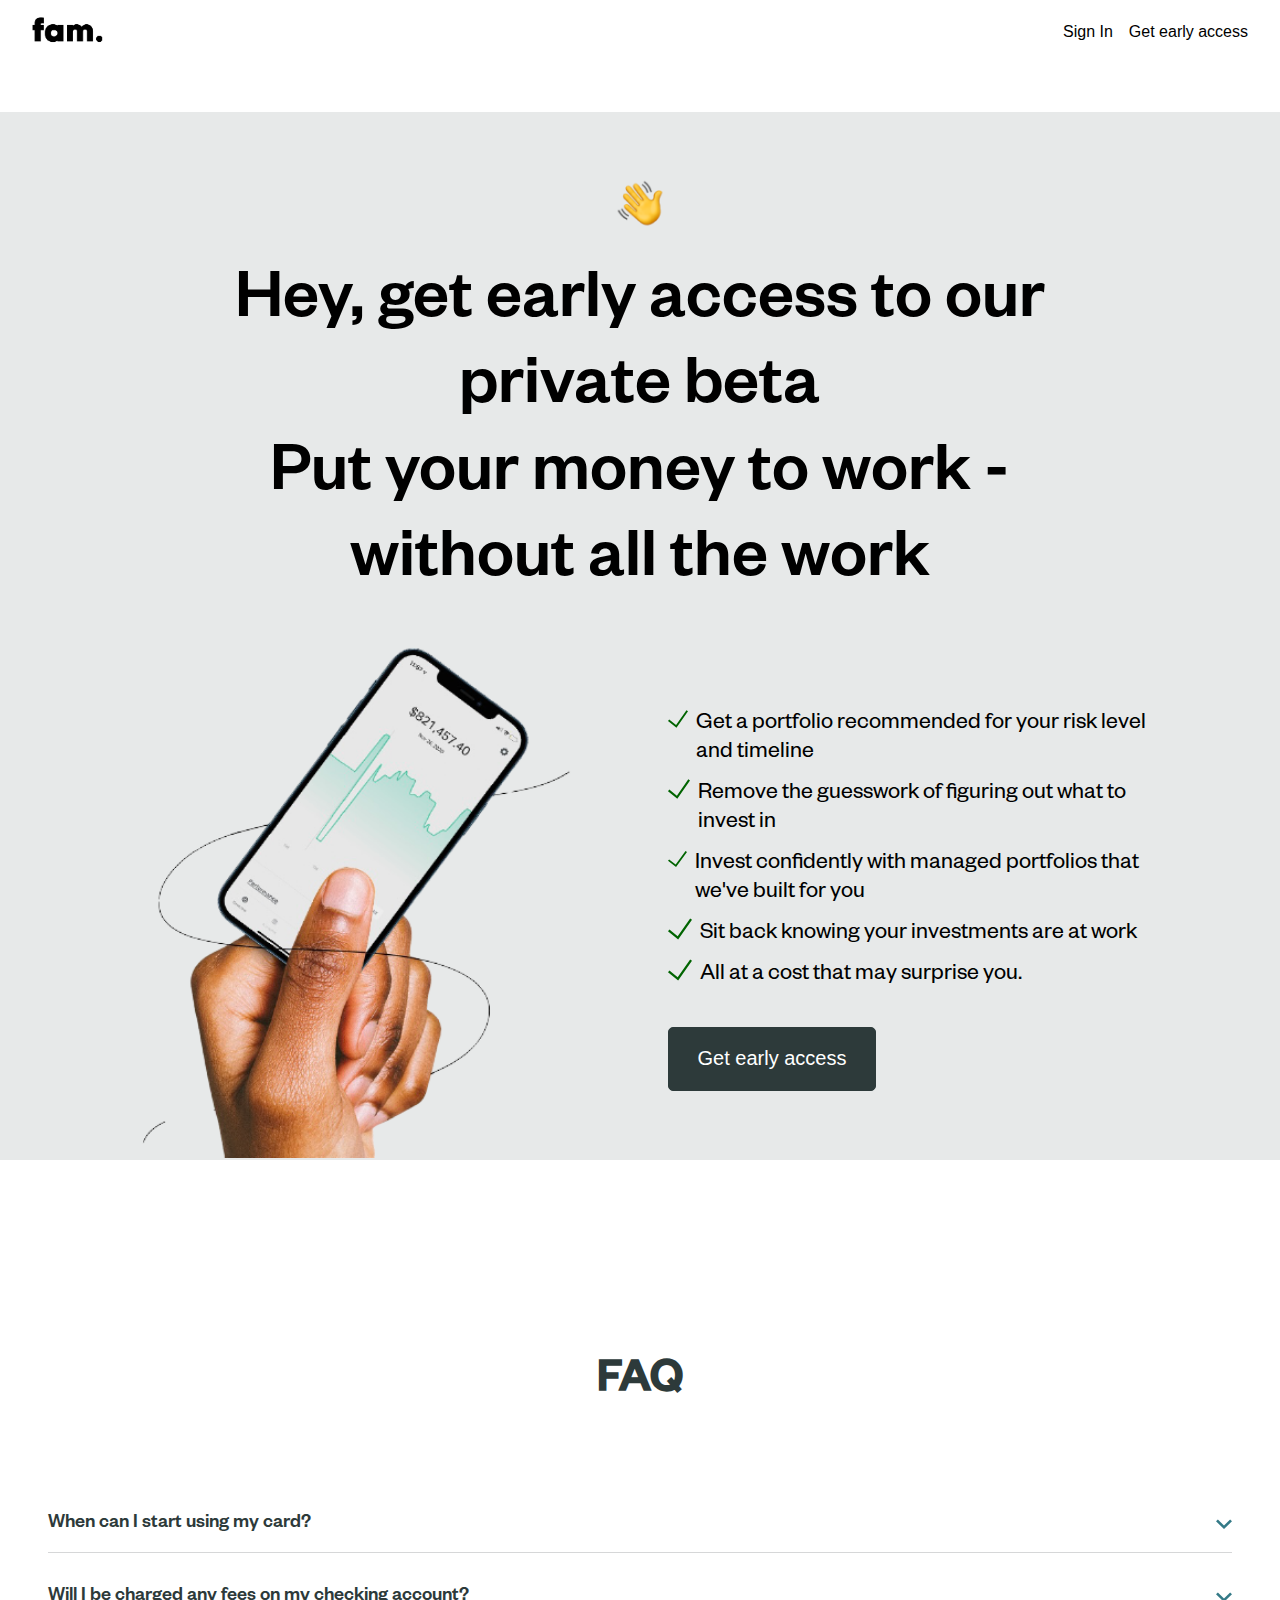
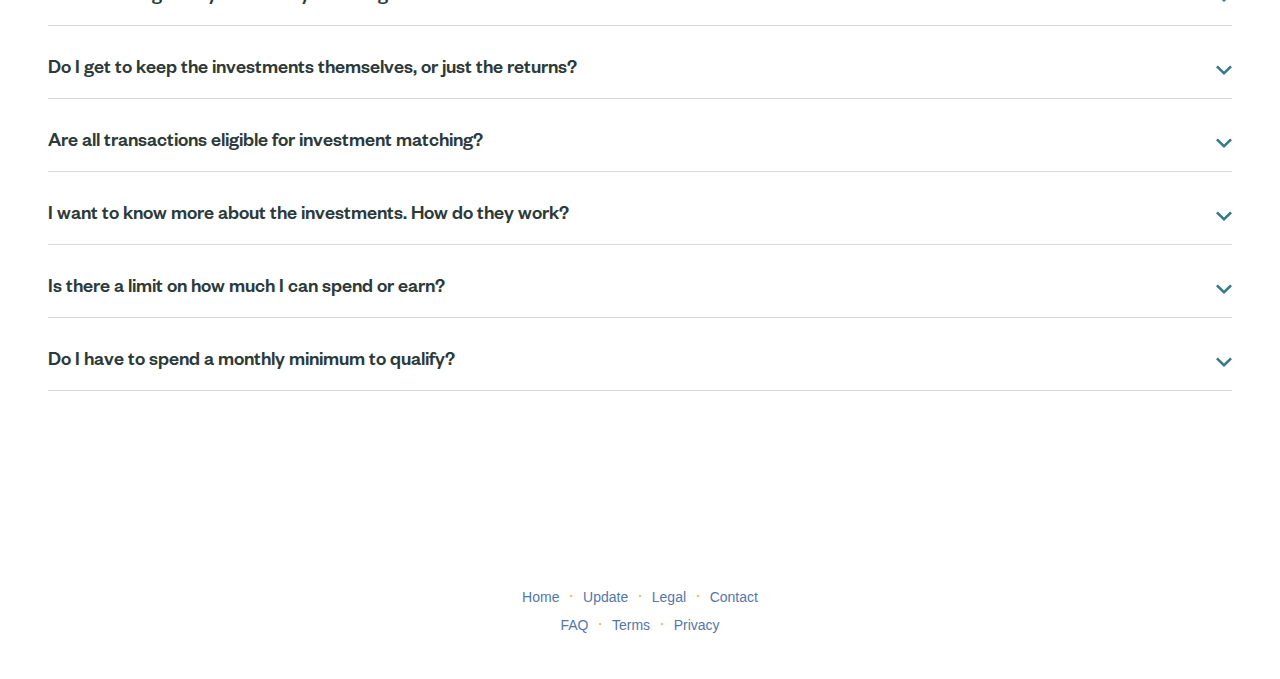
==== commit b0b7f541: "Updated" ====
--- a/AltHome/AltHome.html
+++ b/AltHome/AltHome.html
@@ -62,8 +62,10 @@
                         <img src="../assets/images/logoWave.png" alt="wave_emoji" />
                     </div>
                     <div class="mainHead">
-                        <span>Invest in your future</span>
-                        <span>while your cash stays safe</span></div>
+                        <span>Hey, get early access to our private beta
+                        </span>
+                        <span>Put your money to work - without all the work
+                        </span></div>
                 </div>
                 <div class="lower">
                     <div class="lower_leftSide">
@@ -76,31 +78,33 @@
                             <div class="imgContainer">
                                 <img src="../assets/images/tick.svg" alt="checked" />
                             </div>
-                            <p>Spend $1, get $1 invested on your behalf</p>
-                        </li>
-                        <li class="heroListItem">
-                            <div class="imgContainer">
-                                <img src="../assets/images/tick.svg" alt="checked" />
-                            </div>
-                            <p>No cap on spending or earning</p>
-                        </li>
-                        <li class="heroListItem">
-                            <div class="imgContainer">
-                                <img src="../assets/images/tick.svg" alt="checked" />
-                            </div>
-                            <p>Match on spending</p>
-                        </li>
-                        <li class="heroListItem">
-                            <div class="imgContainer">
-                                <img src="../assets/images/tick.svg" alt="checked" />
-                            </div>
-                            <p>FDIC-insured checking account</p>
-                        </li>
-                        <li class="heroListItem">
-                            <div class="imgContainer">
-                                <img src="../assets/images/tick.svg" alt="checked" />
-                            </div>
-                            <p>2.98%** average returns
+                            <p>Get a portfolio recommended for your risk level and timeline
+                            </p>
+                        </li>
+                        <li class="heroListItem">
+                            <div class="imgContainer">
+                                <img src="../assets/images/tick.svg" alt="checked" />
+                            </div>
+                            <p>Remove the guesswork of figuring out what to invest in</p>
+                        </li>
+                        <li class="heroListItem">
+                            <div class="imgContainer">
+                                <img src="../assets/images/tick.svg" alt="checked" />
+                            </div>
+                            <p>Invest confidently with managed portfolios that we've built for you</p>
+                        </li>
+                        <li class="heroListItem">
+                            <div class="imgContainer">
+                                <img src="../assets/images/tick.svg" alt="checked" />
+                            </div>
+                            <p>Sit back knowing your investments are at work</p>
+                        </li>
+                        <li class="heroListItem">
+                            <div class="imgContainer">
+                                <img src="../assets/images/tick.svg" alt="checked" />
+                            </div>
+                            <p>All at a cost that may surprise you.
+
                             </p>
                         </li>
                         <button class="hero_CTABtn">
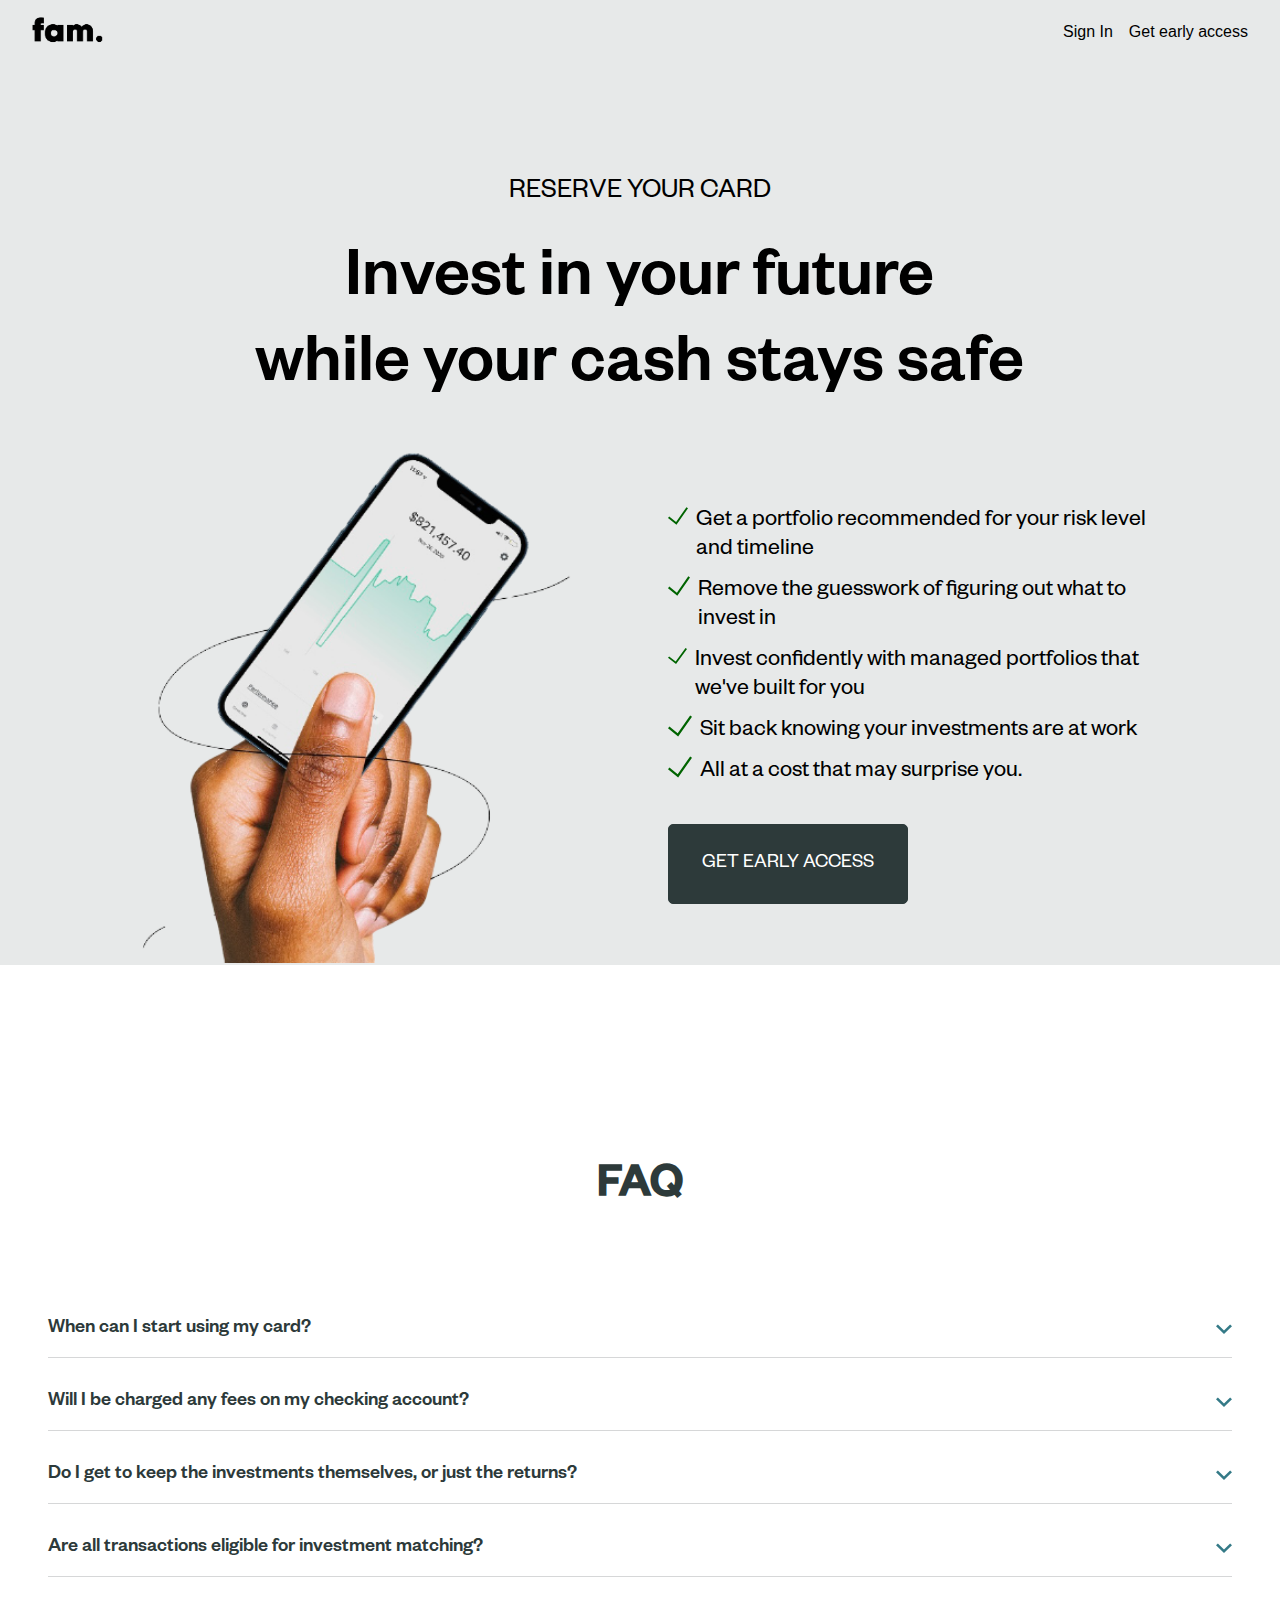
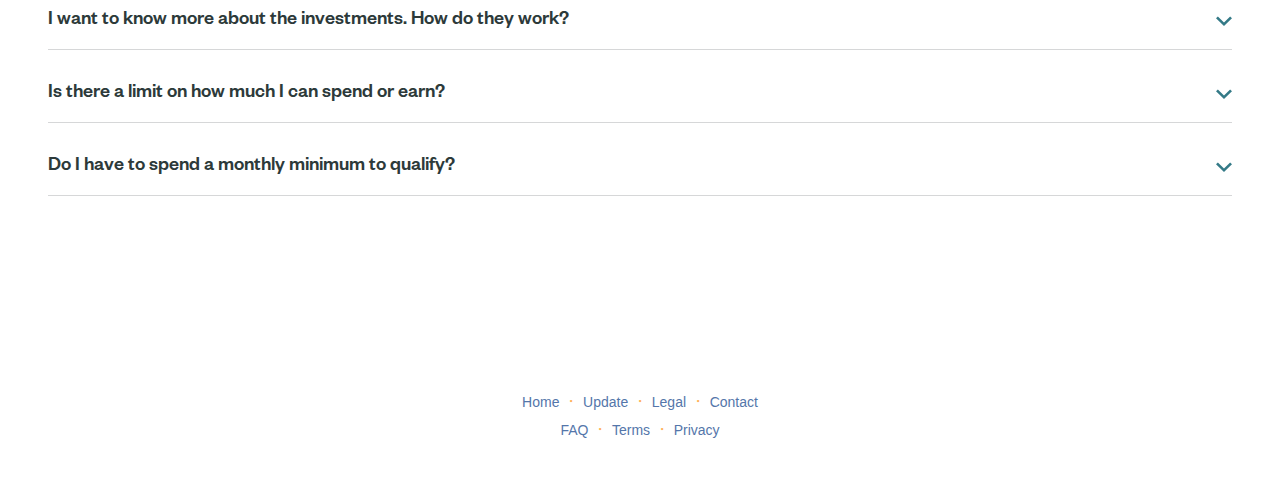
==== commit e3156fee: "Updated Content of AltHomePage" ====
--- a/AltHome/AltHome.html
+++ b/AltHome/AltHome.html
@@ -57,14 +57,16 @@
         <div class="heroSection__Wrapper">
             <div class="hero">
                 <div class="upper">
-                    <!-- <p class="secondaryHead">RESERVE YOUR CARD</p> -->
-                    <div class="mainWavingHand">
+                    <p class="secondaryHead">RESERVE YOUR CARD</p>
+                    <!-- <div class="mainWavingHand">
                         <img src="../assets/images/logoWave.png" alt="wave_emoji" />
-                    </div>
+                    </div> -->
                     <div class="mainHead">
-                        <span>Hey, get early access to our private beta
+                        <span>Invest in your future
+
                         </span>
-                        <span>Put your money to work - without all the work
+                        <span>while your cash stays safe
+
                         </span></div>
                 </div>
                 <div class="lower">
@@ -108,7 +110,7 @@
                             </p>
                         </li>
                         <button class="hero_CTABtn">
-                            Get early access
+                            <p>GET EARLY ACCESS</p>
                         </button>
                     </div>
                 </div>
--- a/AltHome/AltHome.css
+++ b/AltHome/AltHome.css
@@ -32,7 +32,7 @@
 .homePage__Wrapper {
   width: 100%;
   height: 100vh;
-  background-color: #ffffff;
+  background-color: #e7e9e9;
 }
 .navbar__Container {
   width: 100%;
@@ -239,6 +239,7 @@
   font-size: 1.1rem;
 }
 .hero_CTABtn {
+  font-family: FoundersGroteskReguler;
   min-width: 6.25rem;
   width: 10rem;
   height: 3.125rem;
@@ -253,6 +254,9 @@
   transition: all 0.3s ease;
   font-weight: 500;
   border: 1px solid #2d3a3a;
+  display: flex;
+  justify-content: center;
+  align-items: center;
 }
 .hero_CTABtn:hover {
   background-color: transparent;
@@ -570,8 +574,8 @@
     font-size: 1.5rem;
   }
   .hero_CTABtn {
-    width: 13rem;
-    height: 4rem;
+    width: 15rem;
+    height: 5rem;
     font-size: 1.25rem;
     margin-top: 1.5rem;
   }
@@ -624,8 +628,8 @@
     font-size: 2.25rem !important;
   }
   .hero_CTABtn {
-    width: 18rem !important;
-    height: 5.5rem !important;
+    width: 22rem !important;
+    height: 6rem !important;
     font-size: 1.9rem !important;
     margin-top: 2rem !important;
   }
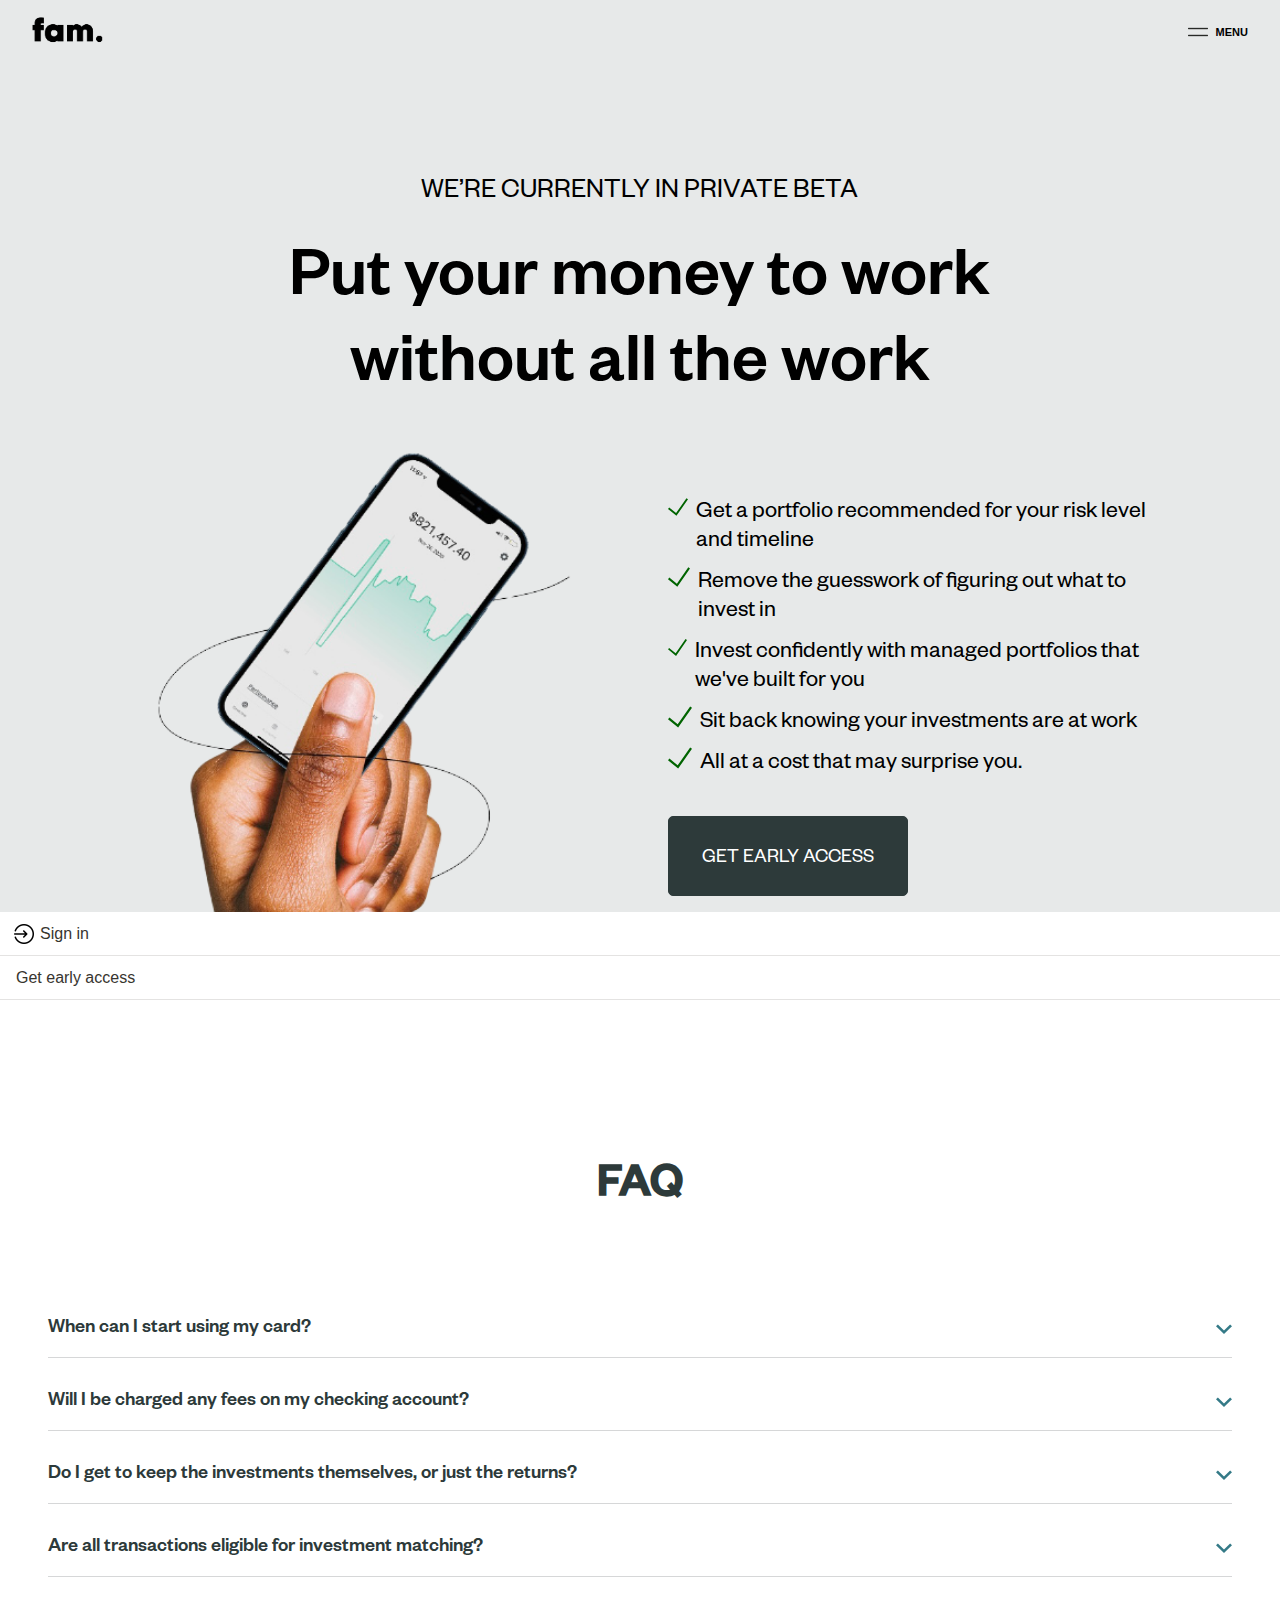
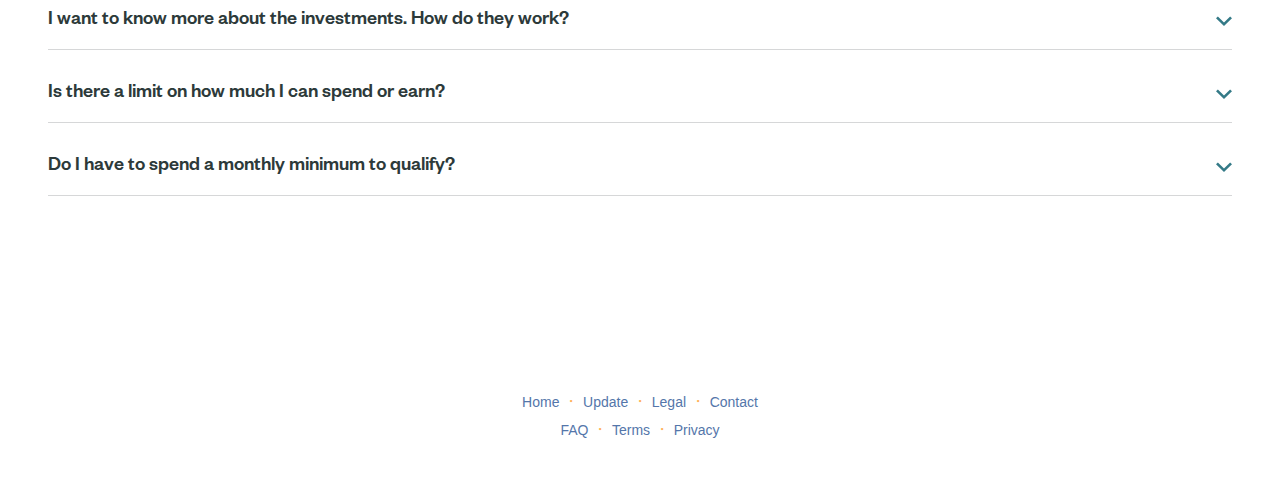
==== commit 3448799a: "Updated Navabr" ====
--- a/AltHome/AltHome.html
+++ b/AltHome/AltHome.html
@@ -23,14 +23,18 @@
                 <!-- <span>Clubhouse</span> -->
             </div>
             <ul class="navItems__Container">
-                <li class="navItem">
+                <!-- <li class="navItem">
                     Sign In
                 </li>
                 <li class="navItem">
                     Get early access
-                </li>
-                <li id="mobileMenuBtn" class="navItem mobileMenuIcon">
-                    <img src="../assets/images/menuIcon.png" alt="menu Icon" />
+                </li> -->
+                <li id="mobileMenuBtn" class="mobileMenuIcon">
+                    <div class="imgContainer">
+                        <img src="../assets/images/two-lines.png" alt="menu Icon" />
+                    </div>
+
+                    <p>MENU</p>
                 </li>
             </ul>
         </div>
@@ -57,15 +61,16 @@
         <div class="heroSection__Wrapper">
             <div class="hero">
                 <div class="upper">
-                    <p class="secondaryHead">RESERVE YOUR CARD</p>
+                    <p class="secondaryHead">We’re currently in private beta
+                    </p>
                     <!-- <div class="mainWavingHand">
                         <img src="../assets/images/logoWave.png" alt="wave_emoji" />
                     </div> -->
                     <div class="mainHead">
-                        <span>Invest in your future
+                        <span>Put your money to work
 
                         </span>
-                        <span>while your cash stays safe
+                        <span>without all the work
 
                         </span></div>
                 </div>
@@ -223,6 +228,7 @@
         document.getElementById("mobileMenuBtn").addEventListener("click", function () {
             document.querySelector(".mobileMenu").style.bottom = "0%";
             document.querySelector(".screenWrapper").style.display = "block";
+
             window.setTimeout(function () {
                 document.querySelector(".screenWrapper").style.opacity = "0.6";
                 document.body.style.overflow = "hidden";
--- a/AltHome/AltHome.css
+++ b/AltHome/AltHome.css
@@ -72,13 +72,13 @@
   display: flex;
   justify-content: flex-end;
 }
-.navbar__Container li {
+/* .navbar__Container li {
   font-size: 16px;
   font-weight: 400;
 }
 .navbar__Container li:nth-child(2) {
   margin-left: 1rem;
-}
+} */
 .heroSection__Wrapper {
   width: 100%;
   height: auto;
@@ -108,6 +108,7 @@
 .secondaryHead {
   font-weight: 500;
   font-family: FoundersGroteskReguler;
+  text-transform: uppercase;
 }
 .heroSection__Wrapper .hero .lower {
   display: flex;
@@ -187,8 +188,11 @@
   height: 100%;
   object-fit: contain;
 }
+.heroSection__Wrapper .hero .lower .lower_rightSide {
+  margin-top: -1rem;
+}
 .heroSection__Wrapper .hero .lower .lower_rightSide .heroListItem {
-  width: 80%rem;
+  width: 80%;
   display: flex;
   margin-left: 1.75rem;
 }
@@ -198,27 +202,13 @@
   .lower_rightSide
   .heroListItem
   .imgContainer {
-  width: 1rem;
+  width: 1.2rem;
   height: 0.65rem;
   margin-right: 0.5rem;
-  margin-top: 0.25rem;
-  display: flex;
-  justify-content: center;
-  align-items: center;
-}
-.heroSection__Wrapper .hero .upper .mainHead {
-  width: auto;
-  margin-top: 2rem;
-  margin-bottom: 2rem;
-  display: flex;
-  flex-direction: column;
-}
-.heroSection__Wrapper .hero .upper .mainHead span {
-  font-size: 3rem;
-  text-align: center;
-  font-family: FoundersGroteskMedium;
-  line-height: 1.2;
-  width: 100%;
+  margin-top: 0.2rem;
+  display: flex;
+  justify-content: center;
+  align-items: center;
 }
 .heroSection__Wrapper
   .hero
@@ -231,6 +221,21 @@
   height: 100%;
   object-fit: contain;
 }
+.heroSection__Wrapper .hero .upper .mainHead {
+  width: auto;
+  margin-top: 2rem;
+  margin-bottom: 2rem;
+  display: flex;
+  flex-direction: column;
+}
+.heroSection__Wrapper .hero .upper .mainHead span {
+  font-size: 3rem;
+  text-align: center;
+  font-family: FoundersGroteskMedium;
+  line-height: 1.2;
+  width: 100%;
+}
+
 .heroSection__Wrapper .hero .lower .lower_rightSide .heroListItem p {
   text-align: left;
   /* font-weight: 600; */
@@ -246,7 +251,7 @@
   align-self: flex-start;
   margin-left: 1.75rem;
   font-size: 0.85rem;
-  margin-top: 1rem;
+  margin-top: 2rem;
   background-color: #2d3a3a;
   border-radius: 5px;
   color: white;
@@ -263,7 +268,9 @@
   border: 1px solid #2d3a3a;
   color: #2d3a3a;
 }
-
+.hero_CTABtn p {
+  margin-top: 0.35rem;
+}
 .faqContainer {
   width: 100%;
   padding-left: 3rem;
@@ -374,73 +381,81 @@
   font-size: 14px;
 }
 .mobileMenuIcon {
+  display: flex;
+  align-items: center;
+  justify-content: center;
+}
+.mobileMenuIcon .imgContainer {
+  display: block;
+  width: 1.25rem;
+  height: 1.25rem;
+  display: flex;
+  align-items: center;
+  justify-content: center;
+}
+.mobileMenuIcon .imgContainer img {
+  width: 100%;
+  height: 100%;
+  transform: rotate(90deg);
+  object-fit: contain;
+  /* margin-left: -2rem; */
+}
+.mobileMenuIcon p {
+  font-weight: 600;
+  font-size: 11px;
+  margin-left: 0.5rem;
+}
+.mobileMenu {
+  display: block;
+  width: 100%;
+  height: auto;
+  background-color: white;
+  position: fixed;
+  bottom: -100px;
+  left: 0;
+  transition: all 0.3s ease;
+}
+.mobileMenu .menuItems {
+  height: 100%;
+  width: 100%;
+}
+.mobileMenu .menuItems .mobile_menuItem {
+  height: 2.75rem;
+  border-bottom: 1px solid #e4e3e2;
+  display: flex;
+  align-items: center;
+  padding-left: 0.75rem;
+}
+.mobileMenu .menuItems .mobile_menuItem .iconContainer {
+  width: 1.5rem;
+  height: 1.5rem;
+}
+.mobileMenu .menuItems .mobile_menuItem .iconContainer img {
+  width: 100%;
+  height: 100%;
+  object-fit: contain;
+}
+.mobileMenu .menuItems .mobile_menuItem a {
+  text-decoration: none;
+  color: #37352f;
+  padding-left: 0.25rem;
+}
+.screenWrapper {
   display: none;
-}
-.mobileMenu {
-  display: none;
-}
-.screenWrapper {
-  width: 100%;
-  height: 100%;
-  display: none;
-}
+  width: 100%;
+  height: 100%;
+  background-color: black;
+  position: fixed;
+  opacity: 0.6;
+  top: 0;
+  left: 0;
+  /* z-index: 4000; */
+  transition: all 0.3s ease;
+}
+
 @media only screen and (max-device-width: 480px) {
   .navItem {
     display: none;
-  }
-  .mobileMenuIcon {
-    width: 3rem;
-    height: 1.5rem;
-    display: block;
-  }
-  .mobileMenuIcon img {
-    width: 100%;
-    height: 100%;
-    object-fit: contain;
-  }
-  .mobileMenu {
-    display: block;
-    width: 100%;
-    height: auto;
-    background-color: white;
-    position: fixed;
-    bottom: -100px;
-    left: 0;
-    transition: all 0.3s ease;
-  }
-  .mobileMenu .menuItems {
-    height: 100%;
-    width: 100%;
-  }
-  .mobileMenu .menuItems .mobile_menuItem {
-    height: 2.75rem;
-    border-bottom: 1px solid #e4e3e2;
-    display: flex;
-    align-items: center;
-    padding-left: 0.75rem;
-  }
-  .mobileMenu .menuItems .mobile_menuItem .iconContainer {
-    width: 1.5rem;
-    height: 1.5rem;
-  }
-  .mobileMenu .menuItems .mobile_menuItem .iconContainer img {
-    width: 100%;
-    height: 100%;
-    object-fit: contain;
-  }
-  .mobileMenu .menuItems .mobile_menuItem a {
-    text-decoration: none;
-    color: #37352f;
-    padding-left: 0.25rem;
-  }
-  .screenWrapper {
-    display: none;
-    background-color: black;
-    position: fixed;
-    opacity: 0.6;
-    top: 0;
-    left: 0;
-    transition: all 0.3s ease;
   }
 }
 @media only screen and (max-width: 600px) {
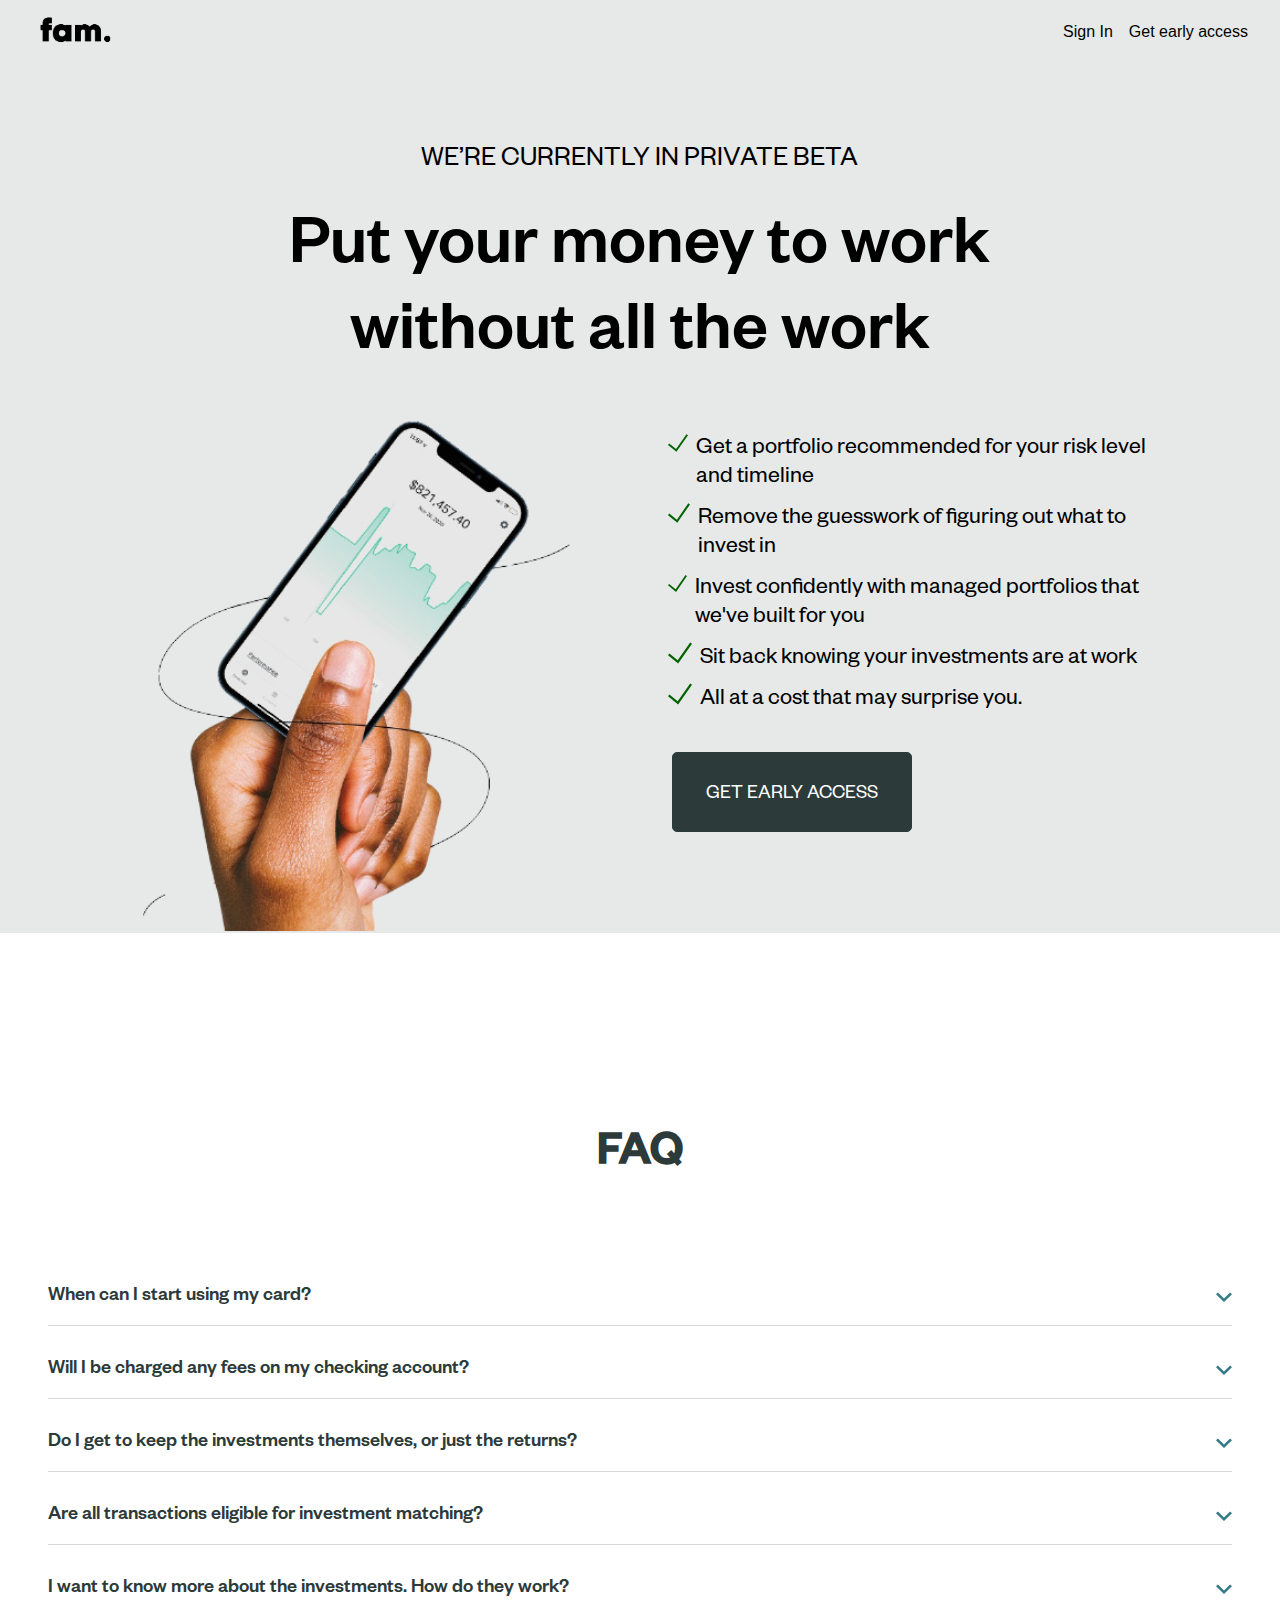
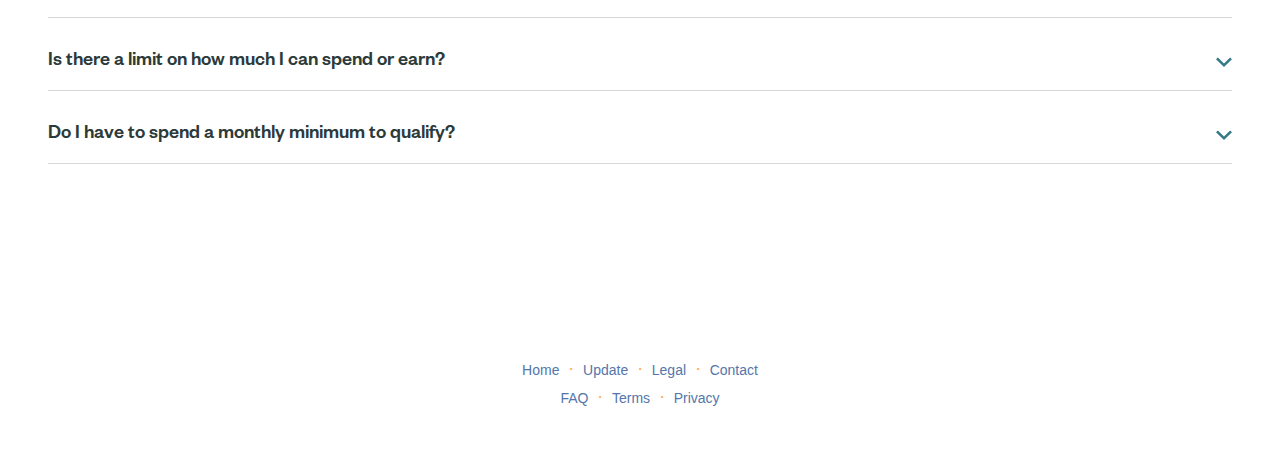
==== commit 642d6c1b: "Updated Mobile Menu" ====
--- a/AltHome/AltHome.html
+++ b/AltHome/AltHome.html
@@ -23,30 +23,47 @@
                 <!-- <span>Clubhouse</span> -->
             </div>
             <ul class="navItems__Container">
-                <!-- <li class="navItem">
+                <li class="navItem">
                     Sign In
                 </li>
                 <li class="navItem">
                     Get early access
-                </li> -->
+                </li>
                 <li id="mobileMenuBtn" class="mobileMenuIcon">
                     <div class="imgContainer">
                         <img src="../assets/images/two-lines.png" alt="menu Icon" />
                     </div>
 
-                    <p>MENU</p>
+                    <!-- <p>MENU</p> -->
                 </li>
             </ul>
         </div>
-        <div class="screenWrapper">
-
-        </div>
+        <!-- <div class="screenWrapper">
+
+        </div> -->
         <div class="mobileMenu">
+            <div class="upperSection">
+                <div class="logoImgContainer">
+                    <img src="../assets/images/fam.png" alt="famIcon" />
+                </div>
+                <div id="crossIcon" class="crossIcon">
+                    <img src="https://assets.website-files.com/6041800c9ce7dbad3a32342b/6041800c9ce7dbd3c03234cb_Close.svg"
+                        alt="crossIcon" />
+                </div>
+            </div>
             <ul class="menuItems">
+                <!-- <li class="mobile_menuItem">
+                    <div class="iconContainer">
+                        <img src="../assets/images/fam.png" alt="famIcon" />
+                    </div>
+                    <a href="#">
+                        Sign in
+                    </a> 
+                </li> -->
                 <li class="mobile_menuItem">
-                    <div class="iconContainer">
+                    <!-- <div class="iconContainer">
                         <img src="../assets/images/login.png" alt="loginIcon" />
-                    </div>
+                    </div> -->
                     <a href="#">
                         Sign in
                     </a>
@@ -226,22 +243,19 @@
 
     <script>
         document.getElementById("mobileMenuBtn").addEventListener("click", function () {
-            document.querySelector(".mobileMenu").style.bottom = "0%";
-            document.querySelector(".screenWrapper").style.display = "block";
-
+            console.log("CLICKED")
+            document.querySelector(".mobileMenu").style.display = "block";
             window.setTimeout(function () {
-                document.querySelector(".screenWrapper").style.opacity = "0.6";
+                document.querySelector(".mobileMenu").style.opacity = "1";
                 document.body.style.overflow = "hidden";
             }, 100)
-            document.querySelector(".screenWrapper").addEventListener("click", function () {
-                document.querySelector(".mobileMenu").style.transition = "all 0.3s ease";
-                document.querySelector(".screenWrapper").style.transition = "all 0.3s ease";
-                document.querySelector(".mobileMenu").style.bottom = "-100px";
-                document.querySelector(".screenWrapper").style.opacity = "0";
+            document.getElementById("crossIcon").addEventListener("click", function () {
+                document.querySelector(".mobileMenu").style.transition = "all 0.5s ease";
+                document.querySelector(".mobileMenu").style.opacity = "0";
                 window.setTimeout(function () {
-                    document.querySelector(".screenWrapper").style.display = "none";
+                    document.querySelector(".mobileMenu").style.display = "none";
                     document.body.style.overflow = "auto";
-                }, 100)
+                }, 500)
             });
         })
         var acc = document.getElementsByClassName("accordion");
--- a/AltHome/AltHome.css
+++ b/AltHome/AltHome.css
@@ -52,7 +52,7 @@
 .navbar__Container .logo .imgContainer {
   width: 12rem;
   height: 6rem;
-  margin-left: -4rem;
+  margin-left: -3.5rem;
 }
 .navbar__Container .logo .imgContainer img {
   width: 100%;
@@ -86,7 +86,7 @@
   justify-content: center;
   align-items: center;
   background-color: #e7e9e9;
-  margin-top: 3rem;
+  margin-top: 1rem;
   padding: 0px 3rem;
   padding-top: 4rem;
 }
@@ -249,7 +249,7 @@
   width: 10rem;
   height: 3.125rem;
   align-self: flex-start;
-  margin-left: 1.75rem;
+  margin-left: 2rem;
   font-size: 0.85rem;
   margin-top: 2rem;
   background-color: #2d3a3a;
@@ -262,6 +262,7 @@
   display: flex;
   justify-content: center;
   align-items: center;
+  margin-bottom: 4rem;
 }
 .hero_CTABtn:hover {
   background-color: transparent;
@@ -381,12 +382,20 @@
   font-size: 14px;
 }
 .mobileMenuIcon {
-  display: flex;
-  align-items: center;
-  justify-content: center;
+  display: none;
+  align-items: center;
+  justify-content: center;
+  cursor: pointer;
+  margin-right: 0.75rem;
+}
+.navItems__Container .navItem {
+  cursor: pointer;
+}
+.navItems__Container .navItem:nth-child(1) {
+  margin-right: 1rem;
 }
 .mobileMenuIcon .imgContainer {
-  display: block;
+  /* display: block; */
   width: 1.25rem;
   height: 1.25rem;
   display: flex;
@@ -406,12 +415,13 @@
   margin-left: 0.5rem;
 }
 .mobileMenu {
-  display: block;
-  width: 100%;
-  height: auto;
+  display: none;
+  width: 100%;
+  height: 100%;
   background-color: white;
   position: fixed;
-  bottom: -100px;
+  /* bottom: -100px; */
+  top: 0;
   left: 0;
   transition: all 0.3s ease;
 }
@@ -421,14 +431,48 @@
 }
 .mobileMenu .menuItems .mobile_menuItem {
   height: 2.75rem;
-  border-bottom: 1px solid #e4e3e2;
+  /* border-bottom: 1px solid #e4e3e2; */
   display: flex;
   align-items: center;
   padding-left: 0.75rem;
+  margin-bottom: 1rem;
+}
+.logoImgContainer {
+  width: 11rem;
+  height: 11rem;
+  margin: -2.5rem;
+}
+.logoImgContainer img {
+  width: 100%;
+  height: 100%;
+  object-fit: contain;
+}
+/* .mobileMenu .menuItems .mobile_menuItem .iconContainer:nth-child(1) {
+  border: 2px solid red;
+  width: 12rem;
+  height: 12rem;
+  margin-top: 4rem;
+} */
+.mobileMenu .upperSection {
+  display: flex;
+  justify-content: space-between;
+  align-items: center;
+  margin-top: -1rem;
+}
+.mobileMenu .upperSection .crossIcon {
+  width: 2rem;
+  height: 2rem;
+  margin-right: 0.25rem;
+}
+.mobileMenu .upperSection .crossIcon img {
+  width: 100%;
+  height: 100%;
+  object-fit: contain;
 }
 .mobileMenu .menuItems .mobile_menuItem .iconContainer {
   width: 1.5rem;
   height: 1.5rem;
+  /* margin-left: -2rem; */
 }
 .mobileMenu .menuItems .mobile_menuItem .iconContainer img {
   width: 100%;
@@ -439,6 +483,8 @@
   text-decoration: none;
   color: #37352f;
   padding-left: 0.25rem;
+  font-size: 1.75rem;
+  font-family: FoundersGroteskMedium;
 }
 .screenWrapper {
   display: none;
@@ -449,7 +495,6 @@
   opacity: 0.6;
   top: 0;
   left: 0;
-  /* z-index: 4000; */
   transition: all 0.3s ease;
 }
 
@@ -463,6 +508,17 @@
     width: 100%;
     height: auto;
     padding-top: 2rem;
+  }
+  .mobileMenuIcon {
+    display: flex;
+  }
+  .mobileMenu {
+    display: none;
+    transition: all 0.5s ease;
+    opacity: 0;
+  }
+  .navItems__Container .navItem {
+    display: none;
   }
   .heroSection__Wrapper .hero {
     width: 100%;
